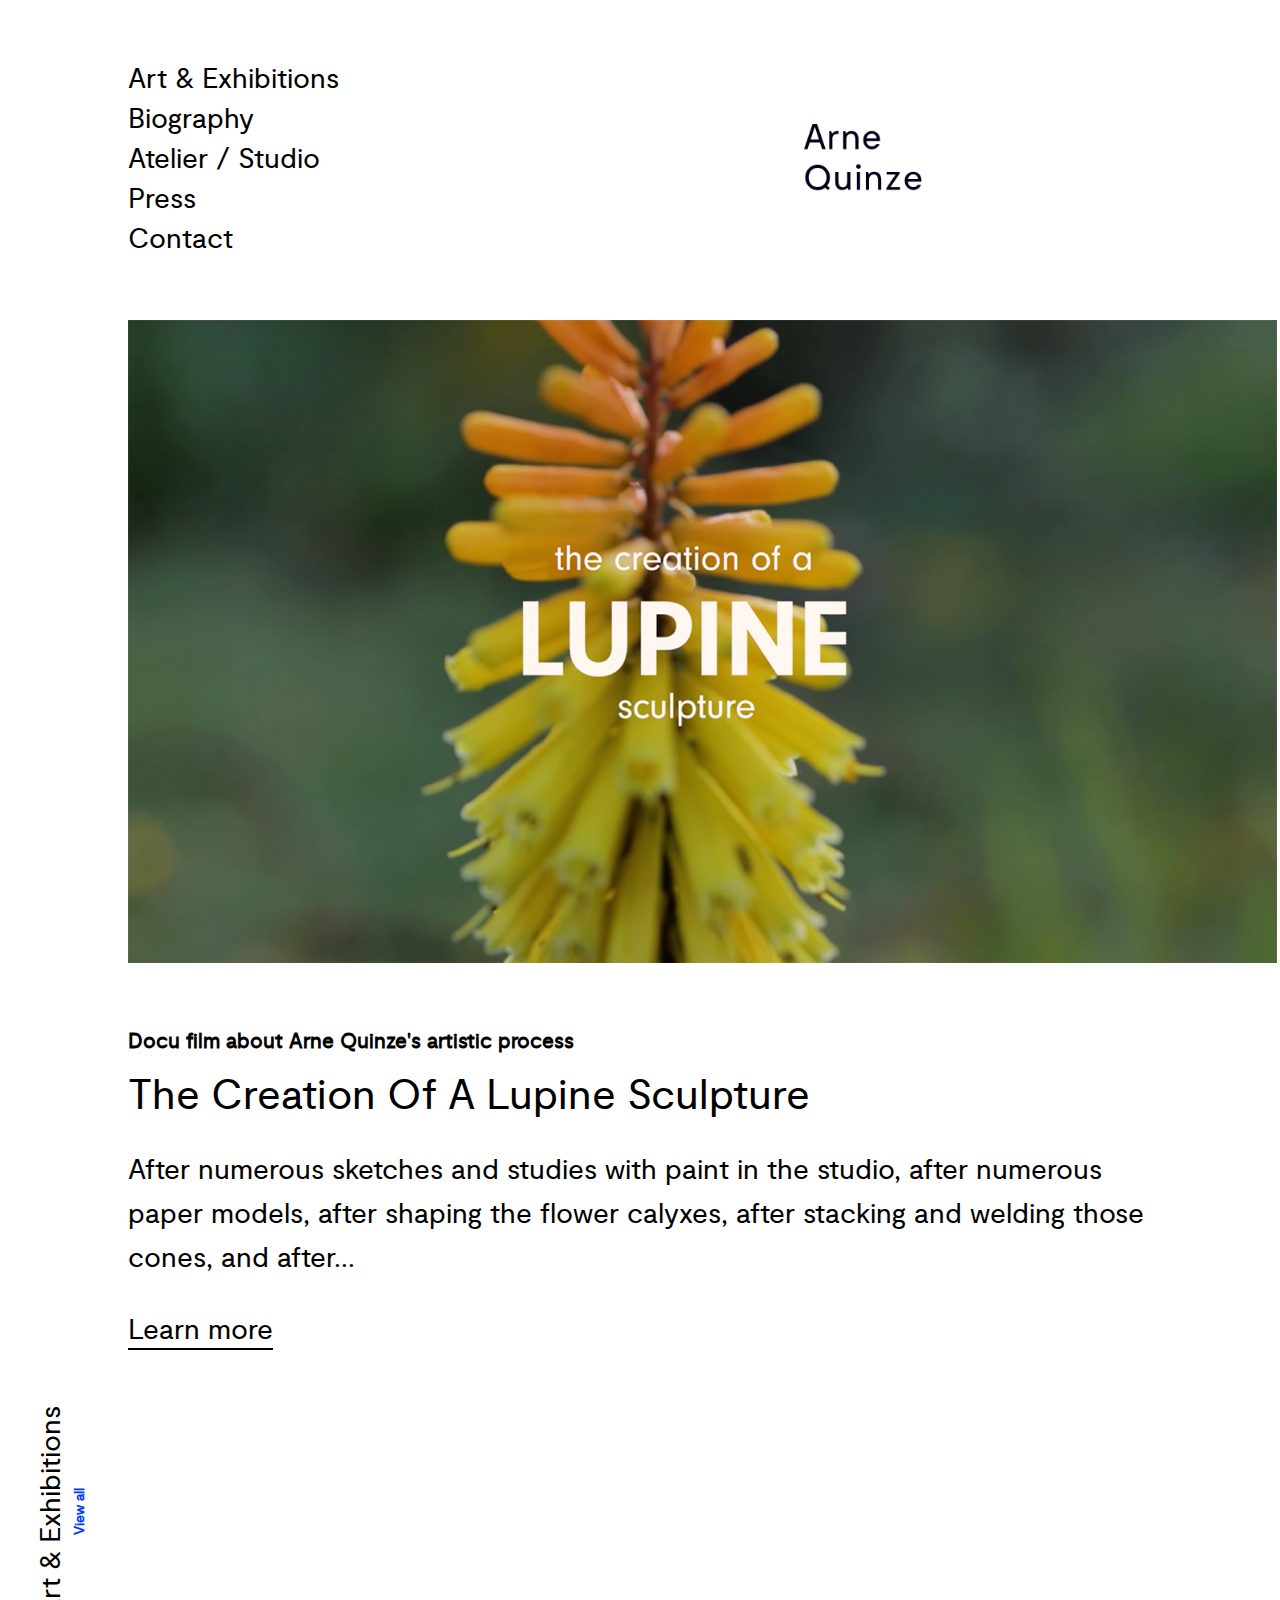
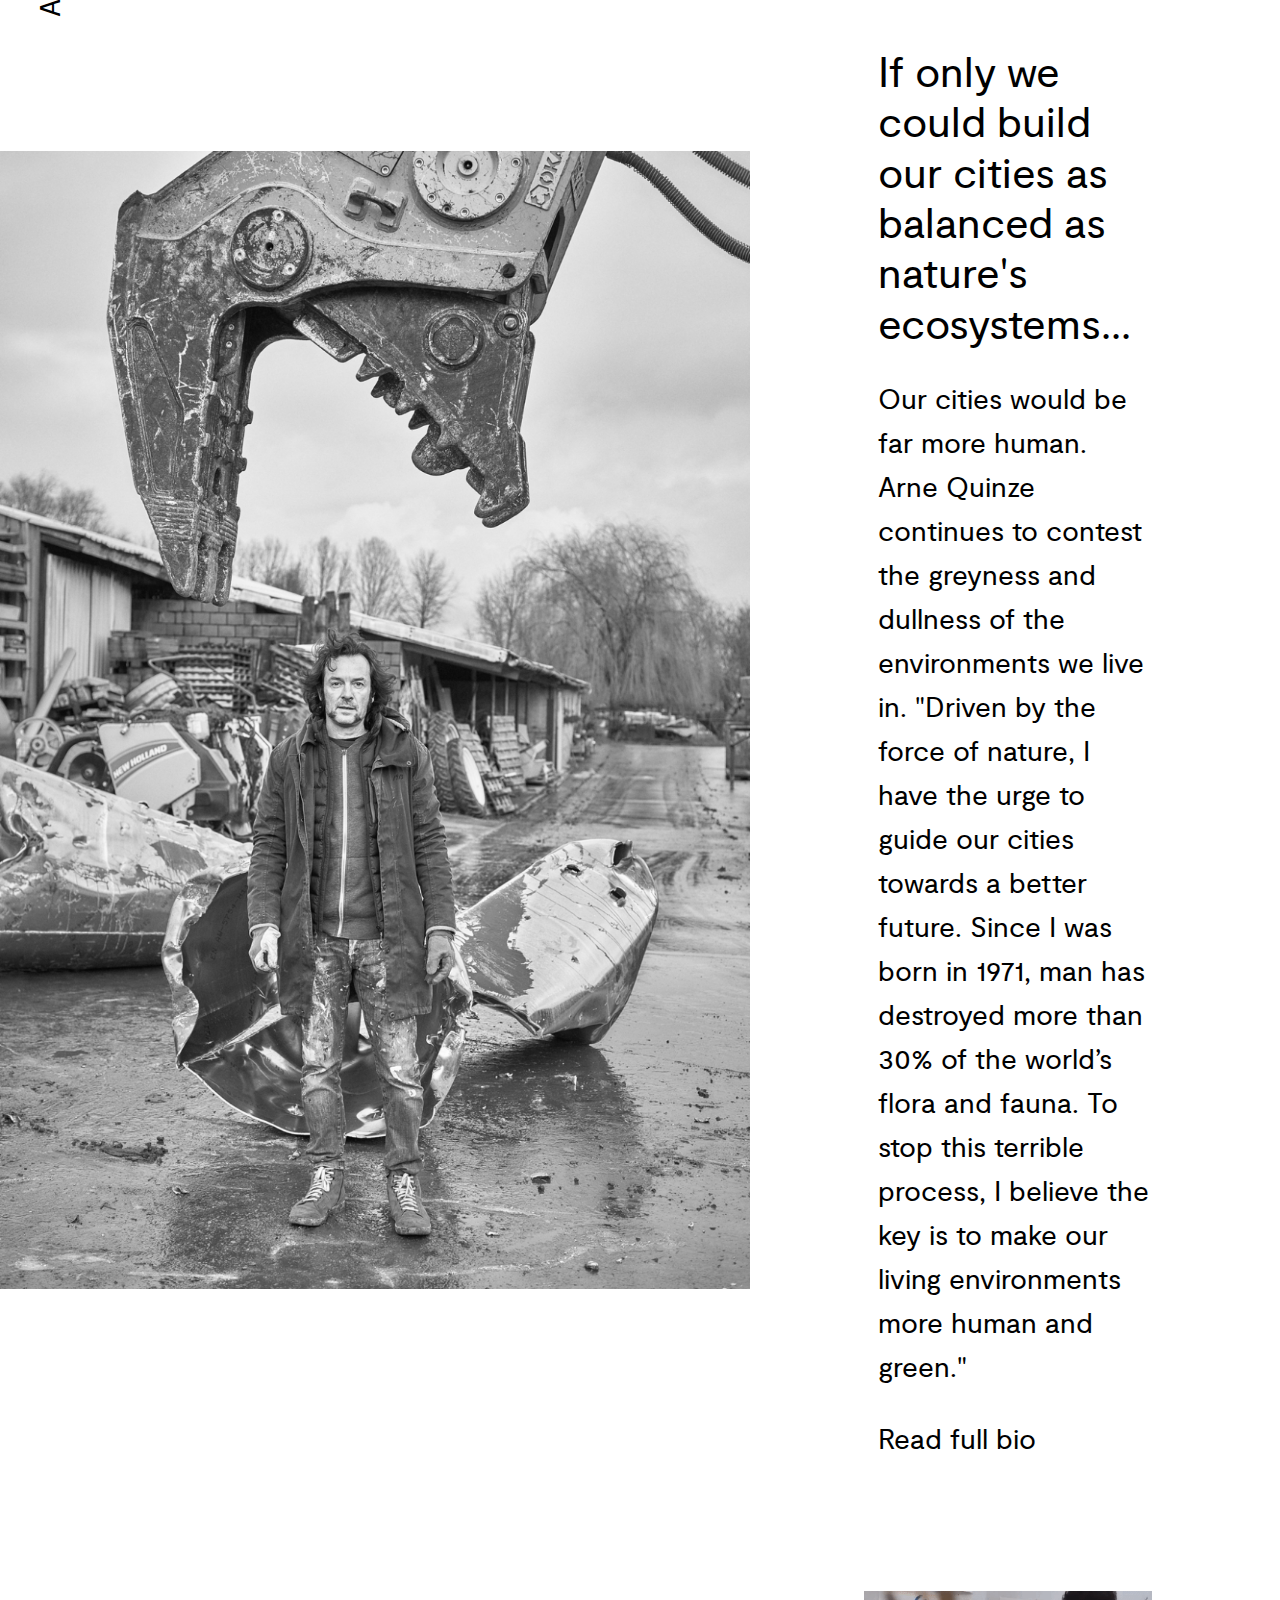
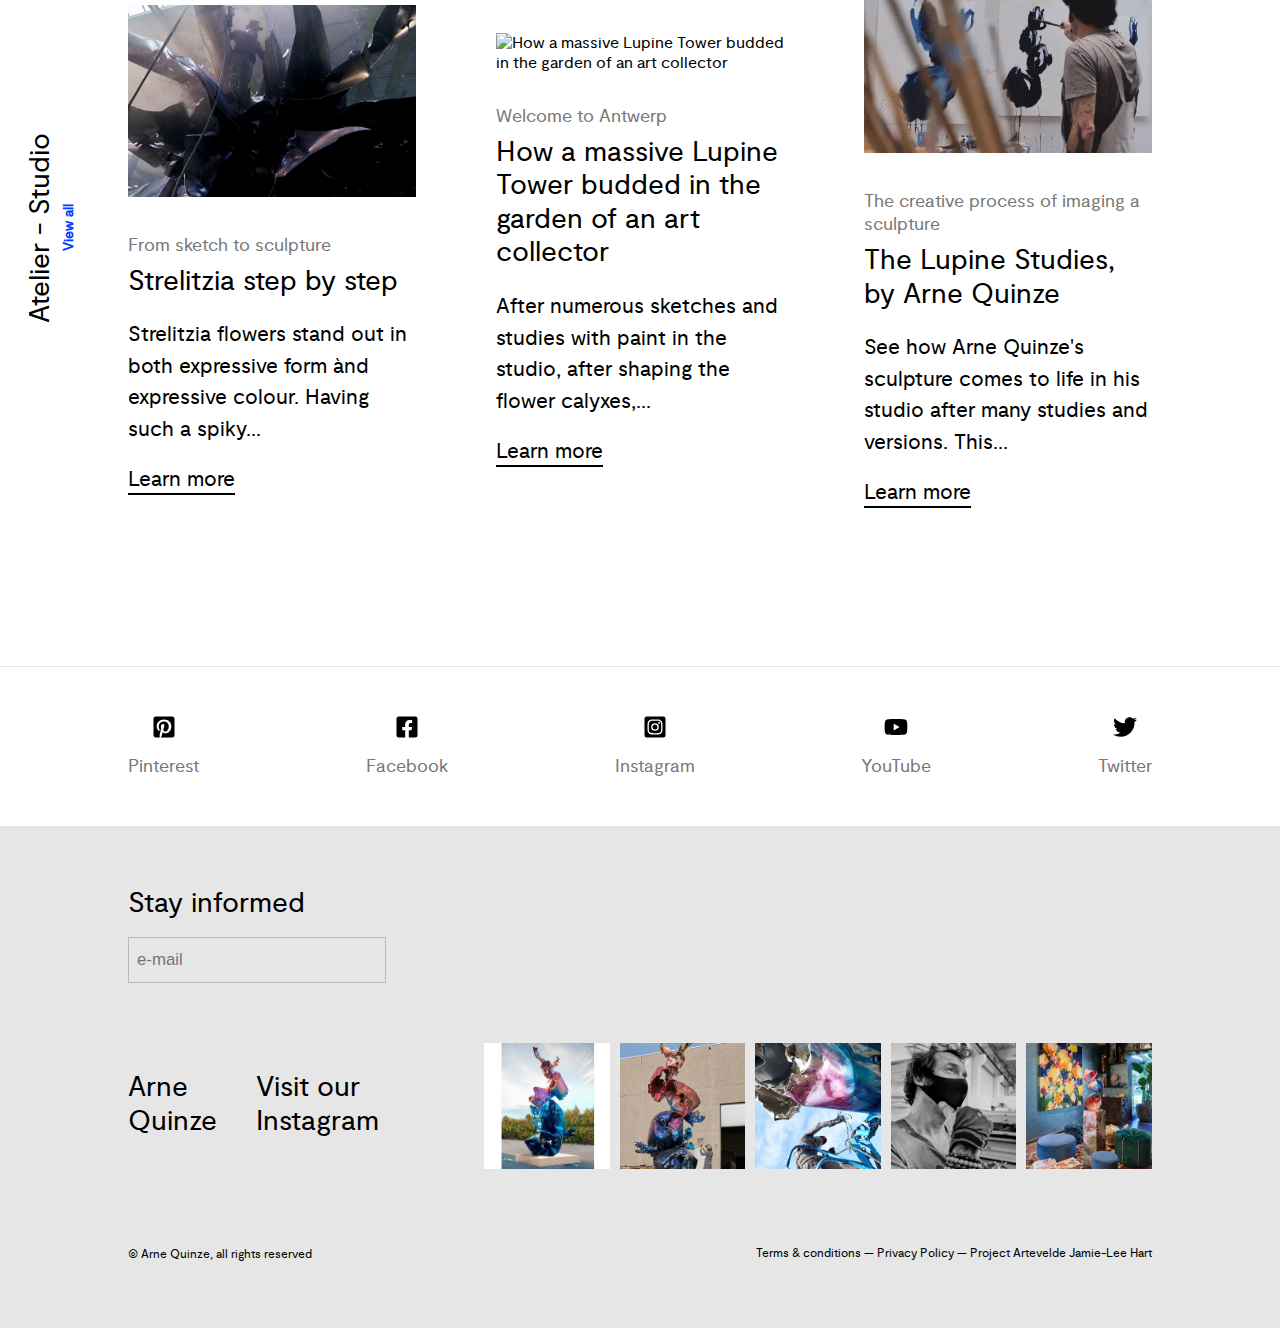
==== index.html @ fe9b0602 "update" ====
<!DOCTYPE html>
<html lang="en">
<head>
    <meta charset="UTF-8">
    <meta name="viewport" content="width=device-width, initial-scale=1.0">
    <title>Arne Quinze</title>

    <link rel="apple-touch-icon" sizes="180x180" href="static/favicon/apple-touch-icon.png">
    <link rel="icon" type="image/png" sizes="32x32" href="static/favicon/favicon-32x32.png">
    <link rel="icon" type="image/png" sizes="16x16" href="static/favicon/favicon-16x16.png">
    <link rel="manifest" href="static/favicon/site.webmanifest">
    <link rel="mask-icon" href="static/favicon/safari-pinned-tab.svg" color="#5bbad5">
    <meta name="msapplication-TileColor" content="#00aba9">
    <meta name="theme-color" content="#ffffff">

    <!--
        Ofwel header en footer in 1 css file samenzetten 
        ofwel css linken in body tag boven component
    -->

    <link rel="stylesheet" href="static/css/fonts.css">
    <link rel="stylesheet" href="static/css/elements.css">
    <link rel="stylesheet" href="static/css/header.css">
    <link rel="stylesheet" href="static/css/homepage_hero.css">
    <link rel="stylesheet" href="static/css/flex-container_homepage.css">
    <link rel="stylesheet" href="static/css/biography_homepage.css">
    <link rel="stylesheet" href="static/css/footer.css">

</head>
<body>
    <header class="header h-layout">
        <ul class="nav">
            <li class="nav__list-item">
                <a href="#" class="nav__list-item__link">Art & Exhibitions</a>
            </li>
            <li class="nav__list-item">
                <a href="biography.html" class="nav__list-item__link">Biography</a>
            </li>
            <li class="nav__list-item">
                <a href="./atelier-studio/index.html" class="nav__list-item__link">Atelier / Studio</a>
            </li>
            <li class="nav__list-item">
                <a href="#" class="nav__list-item__link">Press</a>
            </li>
            <li class="nav__list-item">
                <a href="contact.html" class="nav__list-item__link">Contact</a>
            </li>
        </ul>

        <div class="logo">
            <a href="index.html" class="logo__link">
                <img class="logo__img" src="static/media/logo.png" alt="Arne Quinze">
            </a>
        </div>

    </header>

    <main>
        <section class="hero h-layout">
            <div class="hero__img--container h-layout--right">
                <img class="hero__img" src="static/media/hero_img.png" alt="Lupine sculpture">
            </div>
            
    
            <div class="hero__content">
                <h3>Docu film about Arne Quinze's artistic process</h3>
                <h1>The Creation Of A Lupine Sculpture</h1>
                <p class="hero__content--paragarph">After numerous sketches and studies with paint in the studio, after numerous paper models, after shaping the flower calyxes, after stacking and welding those cones, and after...</p>
                <a class="hero__content--link" href="#">Learn more</a>
            </div>
        </section>
    
        <section class="flex-container__homepage h-layout">
            <div class="flex-container__homepage__title__container">
                <h1 class="flex-container__homepage__title">Art & Exhibitions</h1>
                <a class="flex-container__homepage__link" href="#">View all</a>
            </div>
    
           <ul class="art flex-container__homepage__list">
                 <!--
                <li class="flex-container__homepage__list-item">
                    <img loading="lazy" class="flex-container__homepage__img" src="static/media/tijdelijk.jpg" alt="tijdelijk">
                    <h3>Sculpture - Liezele, Belgium</h3>
                    <h2>Purple Lupine sculpture</h2>
                    <p>This natural garden welcomes a new creature, with the artist's approving gaze. This Sculpture...</p>
                    <a class="flex-container__homepage__list-item__link" href="#">Learn more</a>
                </li>
    
                <li class="flex-container__homepage__list-item">
                    <img loading="lazy" class="flex-container__homepage__img" src="static/media/tijdelijk.jpg" alt="tijdelijk">
                    <h3>Sculpture - Liezele, Belgium</h3>
                    <h2>Purple Lupine sculpture</h2>
                    <p>This natural garden welcomes a new creature, with the artist's approving gaze. This Sculpture...</p>
                    <a class="flex-container__homepage__list-item__link" href="#">Learn more</a>
                </li>
    
                <li class="flex-container__homepage__list-item">
                    <img loading="lazy" class="flex-container__homepage__img" src="static/media/tijdelijk.jpg" alt="tijdelijk">
                    <h3>Sculpture - Liezele, Belgium</h3>
                    <h2>Purple Lupine sculpture</h2>
                    <p>This natural garden welcomes a new creature, with the artist's approving gaze. This Sculpture...</p>
                    <a class="flex-container__homepage__list-item__link" href="#">Learn more</a>
                </li>
                -->
            </ul>
        </section>
    
        <section class="biography">
            <div class="biography__img--container h-layout--left">
                <img loading="lazy" class="biography__img" src="static/media/biography.png" alt="biography">
            </div>
    
            <div class="biography__content h-layout">
                <h1>If only we could build our cities as balanced as nature's ecosystems...</h1>
                <p class="biography__content__text">Our cities would be far more human. Arne Quinze continues to contest the greyness and dullness of the environments we live in. "Driven by the force of nature, I have the urge to guide our cities towards a better future. Since I was born in 1971, man has destroyed more than 30% of the world’s flora and fauna. To stop this terrible process, I believe the key is to make our living environments more human and green."</p>
                <a class="biography__content__link" href="biography.html">Read full bio</a>
            </div>
        </section>
    
        <section class="flex-container__homepage h-layout">
            <div class="flex-container__homepage__title__container">
                <h1 class="flex-container__homepage__title">Atelier - Studio</h1>
                <a class="flex-container__homepage__link" href="#">View all</a>
            </div>
    
            <ul class="atelier__homepage flex-container__homepage__list">
                <!--
                <li class="flex-container__homepage__list-item">
                    <img loading="lazy" class="flex-container__homepage__img" src="static/media/atelier_1.jpg" alt="tijdelijk">
                    <h3>Sculpture - Liezele, Belgium</h3>
                    <h2>Purple Lupine sculpture</h2>
                    <p>This natural garden welcomes a new creature, with the artist's approving gaze. This Sculpture...</p>
                    <a class="flex-container__homepage__list-item__link" href="#">Learn more</a>
                </li>
    
                <li class="flex-container__homepage__list-item">
                    <img loading="lazy" class="flex-container__homepage__img" src="static/media/tijdelijk.jpg" alt="tijdelijk">
                    <h3>Sculpture - Liezele, Belgium</h3>
                    <h2>Purple Lupine sculpture</h2>
                    <p>This natural garden welcomes a new creature, with the artist's approving gaze. This Sculpture...</p>
                    <a class="flex-container__homepage__list-item__link" href="#">Learn more</a>
                </li>
    
                <li class="flex-container__homepage__list-item">
                    <img loading="lazy" class="flex-container__homepage__img" src="static/media/tijdelijk.jpg" alt="tijdelijk">
                    <h3>Sculpture - Liezele, Belgium</h3>
                    <h2>Purple Lupine sculpture</h2>
                    <p>This natural garden welcomes a new creature, with the artist's approving gaze. This Sculpture...</p>
                    <a class="flex-container__homepage__list-item__link" href="#">Learn more</a>
                </li>
                -->
            </ul>
        </section>
    </main>

    <footer class="footer">
        <div class="footer__socials">
            <ul class="footer__socials__list h-layout">
                <li class="footer__socials__list-item">
                    <a href="#" class="footer__socials__list__link">
                        <svg class="footer__socials__list__svg" aria-hidden="true" data-prefix="fab" data-icon="pinterest-square" class="svg-inline--fa fa-pinterest-square fa-w-14" xmlns="http://www.w3.org/2000/svg" viewBox="0 0 448 512"><path fill="currentColor" d="M448 80v352c0 26.5-21.5 48-48 48H154.4c9.8-16.4 22.4-40 27.4-59.3 3-11.5 15.3-58.4 15.3-58.4 8 15.3 31.4 28.2 56.3 28.2 74.1 0 127.4-68.1 127.4-152.7 0-81.1-66.2-141.8-151.4-141.8-106 0-162.2 71.1-162.2 148.6 0 36 19.2 80.8 49.8 95.1 4.7 2.2 7.1 1.2 8.2-3.3.8-3.4 5-20.1 6.8-27.8.6-2.5.3-4.6-1.7-7-10.1-12.3-18.3-34.9-18.3-56 0-54.2 41-106.6 110.9-106.6 60.3 0 102.6 41.1 102.6 99.9 0 66.4-33.5 112.4-77.2 112.4-24.1 0-42.1-19.9-36.4-44.4 6.9-29.2 20.3-60.7 20.3-81.8 0-53-75.5-45.7-75.5 25 0 21.7 7.3 36.5 7.3 36.5-31.4 132.8-36.1 134.5-29.6 192.6l2.2.8H48c-26.5 0-48-21.5-48-48V80c0-26.5 21.5-48 48-48h352c26.5 0 48 21.5 48 48z"/></svg>                    
                        <span>Pinterest</span>
                    </a>
                </li>

                <li class="footer__socials__list-item">
                    <a href="#" class="footer__socials__list__link">
                        <svg class="footer__socials__list__svg" aria-hidden="true" data-prefix="fab" data-icon="facebook-square" class="svg-inline--fa fa-facebook-square fa-w-14" xmlns="http://www.w3.org/2000/svg" viewBox="0 0 448 512"><path fill="currentColor" d="M400 32H48A48 48 0 000 80v352a48 48 0 0048 48h137.25V327.69h-63V256h63v-54.64c0-62.15 37-96.48 93.67-96.48 27.14 0 55.52 4.84 55.52 4.84v61h-31.27c-30.81 0-40.42 19.12-40.42 38.73V256h68.78l-11 71.69h-57.78V480H400a48 48 0 0048-48V80a48 48 0 00-48-48z"/></svg>                    
                        <span>Facebook</span>
                    </a>
                </li>

                <li class="footer__socials__list-item">
                    <a href="#" class="footer__socials__list__link">
                        <svg class="footer__socials__list__svg" aria-hidden="true" data-prefix="fab" data-icon="instagram-square" class="svg-inline--fa fa-instagram-square fa-w-14" xmlns="http://www.w3.org/2000/svg" viewBox="0 0 448 512"><path fill="currentColor" d="M224 202.66A53.34 53.34 0 10277.36 256 53.38 53.38 0 00224 202.66zm124.71-41a54 54 0 00-30.41-30.41c-21-8.29-71-6.43-94.3-6.43s-73.25-1.93-94.31 6.43a54 54 0 00-30.41 30.41c-8.28 21-6.43 71.05-6.43 94.33s-1.85 73.27 6.47 94.34a54 54 0 0030.41 30.41c21 8.29 71 6.43 94.31 6.43s73.24 1.93 94.3-6.43a54 54 0 0030.41-30.41c8.35-21 6.43-71.05 6.43-94.33s1.92-73.26-6.43-94.33zM224 338a82 82 0 1182-82 81.9 81.9 0 01-82 82zm85.38-148.3a19.14 19.14 0 1119.13-19.14 19.1 19.1 0 01-19.09 19.18zM400 32H48A48 48 0 000 80v352a48 48 0 0048 48h352a48 48 0 0048-48V80a48 48 0 00-48-48zm-17.12 290c-1.29 25.63-7.14 48.34-25.85 67s-41.4 24.63-67 25.85c-26.41 1.49-105.59 1.49-132 0-25.63-1.29-48.26-7.15-67-25.85s-24.63-41.42-25.85-67c-1.49-26.42-1.49-105.61 0-132 1.29-25.63 7.07-48.34 25.85-67s41.47-24.56 67-25.78c26.41-1.49 105.59-1.49 132 0 25.63 1.29 48.33 7.15 67 25.85s24.63 41.42 25.85 67.05c1.49 26.32 1.49 105.44 0 131.88z"/></svg>                    
                        <span>Instagram</span>
                    </a>
                </li>

                <li class="footer__socials__list-item">
                    <a href="#" class="footer__socials__list__link">
                        <svg class="footer__socials__list__svg" aria-hidden="true" data-prefix="fab" data-icon="youtube" class="svg-inline--fa fa-youtube fa-w-18" xmlns="http://www.w3.org/2000/svg" viewBox="0 0 576 512"><path fill="currentColor" d="M549.655 124.083c-6.281-23.65-24.787-42.276-48.284-48.597C458.781 64 288 64 288 64S117.22 64 74.629 75.486c-23.497 6.322-42.003 24.947-48.284 48.597-11.412 42.867-11.412 132.305-11.412 132.305s0 89.438 11.412 132.305c6.281 23.65 24.787 41.5 48.284 47.821C117.22 448 288 448 288 448s170.78 0 213.371-11.486c23.497-6.321 42.003-24.171 48.284-47.821 11.412-42.867 11.412-132.305 11.412-132.305s0-89.438-11.412-132.305zm-317.51 213.508V175.185l142.739 81.205-142.739 81.201z"/></svg>                    
                        <span>YouTube</span>
                    </a>
                </li>

                <li class="footer__socials__list-item">
                    <a href="#" class="footer__socials__list__link">
                        <svg class="footer__socials__list__svg" aria-hidden="true" data-prefix="fab" data-icon="twitter" class="svg-inline--fa fa-twitter fa-w-16" xmlns="http://www.w3.org/2000/svg" viewBox="0 0 512 512"><path fill="currentColor" d="M459.37 151.716c.325 4.548.325 9.097.325 13.645 0 138.72-105.583 298.558-298.558 298.558-59.452 0-114.68-17.219-161.137-47.106 8.447.974 16.568 1.299 25.34 1.299 49.055 0 94.213-16.568 130.274-44.832-46.132-.975-84.792-31.188-98.112-72.772 6.498.974 12.995 1.624 19.818 1.624 9.421 0 18.843-1.3 27.614-3.573-48.081-9.747-84.143-51.98-84.143-102.985v-1.299c13.969 7.797 30.214 12.67 47.431 13.319-28.264-18.843-46.781-51.005-46.781-87.391 0-19.492 5.197-37.36 14.294-52.954 51.655 63.675 129.3 105.258 216.365 109.807-1.624-7.797-2.599-15.918-2.599-24.04 0-57.828 46.782-104.934 104.934-104.934 30.213 0 57.502 12.67 76.67 33.137 23.715-4.548 46.456-13.32 66.599-25.34-7.798 24.366-24.366 44.833-46.132 57.827 21.117-2.273 41.584-8.122 60.426-16.243-14.292 20.791-32.161 39.308-52.628 54.253z"/></svg>                    
                        <span>Twitter</span>
                    </a>
                </li>
            </ul>
        </div>

        <div class="footer__container__bottom h-layout">
            <div class="footer__form">
                <form action="" method="get">
                    <label class="footer__form__label" for="email">Stay informed</label>
                    <div class="footer__form__flex">
                        <input class="footer__form__input" name="email" type="email" placeholder="e-mail" required pattern="/^[a-zA-Z0-9.!#$%&'*+/=?^_`{|}~-]+@[a-zA-Z0-9-]+(?:\.[a-zA-Z0-9-]+)*$/">
                        <button class="footer__form__button">Subscribe</button>
                    </div>
                    
                </form>      
            </div>

            <div class="footer__instagram">
                <div class="footer__instagram__title">
                    <h2 class="footer__instagram__link__text">Arne Quinze</h2>
                    <a class="footer__instagram__link__text" href="https://www.instagram.com/arnequinze/">Visit our Instagram</a>
                </div>
                <div class="footer__instagram__pics">
                    <ul class="footer__instagram__pics__list">
                        <li class="footer__instagram__pics__list-item">
                            <a target="_blank" href="https://www.instagram.com/p/CFcoMeWnjPU/" class="footer__instagram__link__pics__link">
                                <img loading="lazy" class="footer__instagram__link__pics__link-img" src="static/media/footer_instagram_1.jpg" alt="arne quinze instagram">
                            </a>
                        </li>

                        <li class="footer__instagram__pics__list-item">
                            <a target="_blank" href="https://www.instagram.com/p/CFcB1tzHKXS/" class="footer__instagram__link__pics__link">
                                <img loading="lazy" class="footer__instagram__link__pics__link-img" src="static/media/footer_instagram_2.jpg" alt="arne quinze instagram">
                            </a>
                        </li>

                        <li class="footer__instagram__pics__list-item">
                            <a target="_blank" href="https://www.instagram.com/p/CFaSKHQBBou/" class="footer__instagram__link__pics__link">
                                <img loading="lazy" class="footer__instagram__link__pics__link-img" src="static/media/footer_instagram_3.jpg" alt="arne quinze instagram">
                            </a>
                        </li>

                        <li class="footer__instagram__pics__list-item">
                            <a target="_blank" href="https://www.instagram.com/p/CFUzkLKHKHb/" class="footer__instagram__link__pics__link">
                                <img loading="lazy" class="footer__instagram__link__pics__link-img" src="static/media/footer_instagram_4.jpg" alt="arne quinze instagram">
                            </a>
                        </li>

                        <li class="footer__instagram__pics__list-item">
                            <a target="_blank" href="https://www.instagram.com/p/CFSJvo_nTa-/" class="footer__instagram__link__pics__link">
                                <img loading="lazy" class="footer__instagram__link__pics__link-img" src="static/media/footer_instagram_5.jpg" alt="arne quinze instagram">
                            </a>
                        </li>
                    </ul>
                </div>
            </div>

            <div class="footer__bottom__rights-reserved">
                <p class="footer__bottom__rights_reserved--text">© Arne Quinze, all rights reserved</p>
                <div class="footer__bottom__rights_reserved--links">
                    <a href="https://www.arnequinze.com/terms-and-conditions">Terms & conditions</a>
                    <a href="https://www.arnequinze.com/privacy-policy">Privacy Policy</a>
                    <a href="#">Project Artevelde Jamie-Lee Hart</a>
                </div>
            </div>
        </div>

    </footer>


    <script src="static/js/service.js"></script>
    <script src="static/js/footer_email_btn.js"></script>
    <script src="static/js/main.js"></script>
</body>
</html>
---- static/css/fonts.css ----
@font-face {
  font-family: 'moderat';
  src: url('../fonts/moderat-light-webfont.woff2') format('woff2'),
       url('../fonts/moderat-light-webfont.woff') format('woff');
  font-weight: lighter;
  font-style: normal;
}

@font-face {
  font-family: 'moderat';
  src: url('../fonts/moderat-regular-webfont.woff2') format('woff2'),
       url('../fonts/moderat-regular-webfont.woff') format('woff');
  font-weight: normal;
  font-style: normal;
}
---- static/css/elements.css ----
body { 
  margin: 0;
  padding: 0;
  box-sizing: border-box;
  font-family: 'moderat';
}

h1 {
  line-height: 1.2;
  font-size: 2.1rem;
  font-weight: normal;
  margin: 0;
  margin-top: 0.5rem;
}

@media (min-width: 64rem) {
  h1 {
    font-size: 2.625rem;
  }
}

h2 {
  font-size: 1.75rem;
  font-weight: normal;
  line-height: 1.2;
  margin: 0;
  margin-top: 0.5rem;
}

h3 {
  font-size: 1.3125rem;
  margin: 0;
  margin-bottom: 1rem;
}

p {
  line-height: 1.5;
  font-size: 1.3125rem;
  font-weight: normal;
}

span {
  font-size: 1.125rem;
  font-weight: normal;
  margin: 0;
  color: #787878;
}

ul {
  padding: 0;
  margin: 0;
}

li {
  list-style: none;
}

a {
  text-decoration: none;
  color: black;
}

footer {
  margin-top: 10rem;
}

.h-layout {
  padding: 0 5%;
}

@media (min-width: 48rem) {
  .h-layout {
    padding: 0 6%; 
  } 
}

@media (min-width: 64rem) {
  .h-layout {
    padding: 0 10%;
  }
}

@media (min-width: 90rem) {
  .h-layout {
    padding: 0 13.7%;
  }
}

.h-layout--right {
  width: calc(100% + 4.8vw);
}

@media (min-width: 48rem) {
  .h-layout--right {
    width: calc(100% + 5.9vw);
  }
}

@media (min-width: 64rem) {
  .h-layout--right {
    width: calc(100% + 9.8vw);
  }
}

@media (min-width: 90rem) {
  .h-layout--right {
    width: calc(100% + 13.5vw);
  }
}

.h-layout--left {
  width: calc(100% - 4.8vw);
}

@media (min-width: 48rem) {
  .h-layout--left {
    width: calc(100% - 5.9vw);
  }
}

@media (min-width: 64rem) {
  .h-layout--left {
    width: calc(100% - 9.8vw);
  }
}

@media (min-width: 90rem) {
  .h-layout--left {
    width: calc(100% - 13.5vw);
  }
}
---- static/css/header.css ----
.header {
  display: flex;
  align-items: center;
  justify-content: space-between;
  margin-top: 2rem;
  margin-bottom: 2rem;
}

@media (min-width: 48rem) {
  .header {
    margin-top: 3.75rem;
    margin-bottom: 3.75rem;
  }
}

.nav__list-item__link {
  font-size: 1.3125rem;
  line-height: 1.75rem;
}

@media (min-width: 48rem) {
  .nav__list-item__link {
    font-size: 1.75rem;
    line-height: 2.5rem;
  }
}

.nav__list-item__link:hover {
  color: #003cff;
}

.nav__list-item__link--active {
  color: #003cff;
  text-decoration: underline;
}

@media (min-width: 48rem) {
  .logo {
    padding-right: 22.5%;
  }
}

.logo__img {
  width: 4.2875rem;
}

@media (min-width: 48rem) {
  .logo__img {
    width: 7.35rem;
    
  }
}
---- static/css/homepage_hero.css ----
.hero__img {
  width: 100%;
}

.hero__img--container {
  margin-bottom: 3.75rem;
}

.hero__content--paragarph {
  font-size: 1.05rem;
  line-height: 1.65rem;
}

@media (min-width: 64rem) {
  .hero__content--paragarph {
    font-size: 1.75rem;
    line-height: 2.75rem;
  }
}

.hero__content--link {
  border-bottom: 2px solid black;
  font-weight: normal;
  transition: all 0.2s ease;
}

@media (min-width: 64rem) {
  .hero__content--link {
    font-size: 1.75rem;
    line-height: 2.75rem;
  }
}

.hero__content--link:hover {
  color: #003cff;
  border-bottom: 2px solid #003cff;
}
---- static/css/flex-container_homepage.css ----
.flex-container__homepage {
  margin-top: 8rem;
}

@media (min-width: 64rem) {
  .flex-container__homepage {
    position: relative;
  }
}

.flex-container__homepage__title__container {
  margin-bottom: 2.5rem;
}

@media (min-width: 64rem) {
  .flex-container__homepage__title__container {
    position: absolute;
    top: 40%;
    left: -3rem;
    transform: rotate(270deg);
    text-align: center;
  }
}

.flex-container__homepage__title {
  font-size: 1.75rem;
}

.flex-container__homepage__link {
  color: #003cff;
  font-size: 0.9rem;
  font-weight: bold;
  transition: all 0.2s ease;
}

.flex-container__homepage__link:hover {
  border-bottom: 1px solid #003cff;
}

@media (min-width: 48rem) {
  .flex-container__homepage__list {
    display: flex;
    justify-content: space-between;
    align-items: center;
    margin: 0 -1rem;
    flex-wrap: wrap;
  } 
}

.flex-container__homepage__list-item {
  margin-bottom: 4rem;
}

@media (min-width: 48rem) {
  .flex-container__homepage__list-item {
   max-width: calc(100% - 2rem);
   width: 10rem;
   margin: 0 1rem;
   flex-grow: 1;
  }

  .flex-container__homepage__list-item:nth-child(2) {
    margin: 0 4rem;
   }
}

.flex-container__homepage__img {
  width: 100%;
  margin-bottom: 2rem;
}

.flex-container__homepage__list-item--atelier {
  margin-bottom: 4rem;
}

@media (min-width: 48rem) {
  .flex-container__homepage__list-item--atelier {
    width: 25%;
  }

  .flex-container__homepage__list-item--atelier:nth-child(3n+2) {
    margin: 4rem;
    margin-bottom: 4rem;
   }
}

.flex-container__homepage__list-item__link {
  border-bottom: 2px solid black;
  font-weight: normal;
  font-size: 1.3125rem;
}

.flex-container__homepage__list-item__link:hover {
  color: #003cff;
  border-bottom: 2px solid #003cff;
}
---- static/css/biography_homepage.css ----
.biography {
  margin-top: 10rem;
}

@media (min-width: 48rem) {
  .biography {
    display: flex;
    justify-content: space-between;
    align-items: center;
  }
}

.biography__img--container {
  margin-bottom: 3.75rem;
}

.biography__img {
  width: 100%;
  max-width: 62.5rem;
}

@media (min-width: 48rem) {
  .biography__content {
   width: 33%;
  }
}

.biography__content__text {
  font-size: 1.05rem;
  line-height: 1.65rem;
}

@media (min-width: 64rem) {
  .biography__content__text {
    font-size: 1.75rem;
    line-height: 2.75rem;
  }
}

.biography__content__link {
  font-size: 1.05rem;
  transition: all 0.2s ease;
}

@media (min-width: 64rem) {
  .biography__content__link {
    font-size: 1.75rem;
    line-height: 2.75rem;
  }
}

.biography__content__link:hover {
  color: #003cff;
  border-bottom: 2px solid #003cff;
}
---- static/css/footer.css ----
.footer__socials {
  border-top: 1px solid #e6e6e6;
  padding: 1.5rem 0;
}

@media (min-width: 48rem) {
  .footer__socials {
    border-top: 1px solid #e6e6e6;
    padding: 3rem 0;
  }
}

.footer__socials__list {
  display: flex;
  justify-content: space-between;
  flex-wrap: wrap;
}

.footer__socials__list-item {
  width: 50%;
}

@media (min-width: 48rem) {
  .footer__socials__list-item {
    width: auto;
  }
}

.footer__socials__list__link {
  display: flex;
  flex-direction: column;
  align-items: center;
  margin-bottom: 1rem;
  font-size: 0.875rem;
  transition: all 0.2s ease;
}

@media (min-width: 48rem) {
  .footer__socials__list__link {
    margin-bottom: 0rem;
  }
}

.footer__socials__list__link:hover {
  color: #003cff;
}

.footer__socials__list__svg {
  width: 1.5rem;
  height: 1.5rem;
  margin-bottom: 1rem;
}

.footer__container__bottom {
  background-color: #e6e6e6;
}

.footer__form {
  padding: 3.75rem 0;
}

.footer__form__label {
  display: block;
  font-size: 1.75rem;
}

.footer__form__flex {
  display: flex;
  align-items: center;
  border: 1px solid rgb(0,0,0,0.2);
  margin-top: 1rem;
  justify-content: space-between;
}

@media (min-width: 48rem) {
  .footer__form__flex {
    max-width: 25%;
  }
}

.footer__form__button {
  border: none;
  background-color: #003cff00;
  color: #003cff00;
  font-weight: bold;
  font-size: 0.9rem;
  margin: 0;
  margin-right: 0.5rem;
  padding: 0;
  cursor: pointer;
  transition: all 0.5s ease-in;
}

.footer__form__button--active {
  color: #003cff;
}

.footer__form__input {
  background-color: transparent;
  border: 0px solid rgb(0,0,0,0.2);
  color: rgb(0,0,0,0.2);
  width: calc(100% - 1rem);
  padding: 0.75rem 0.5rem;
  font-size: 1.05rem;
}

.footer__form__input:focus {
  outline: none;
}

@media (min-width: 48rem) {
  .footer__instagram {
    display: flex;
    align-items: center;
    justify-content: space-between;
  }
}

.footer__instagram__title {
  display: flex;
  align-items: center;
  justify-content: space-between;
  margin-bottom: 1.5rem;
}

@media (min-width: 48rem) {
  .footer__instagram__title {
    width: 100%;
  }
}

.footer__instagram__link__text {
  font-size: 1.75rem;
  line-height: 1.2;
  margin: 0;
  margin-top: 0.5rem;
  width: 8rem;
  transition: all 0.2s ease;
}

.footer__instagram__link__text:hover {
  color: #003cff;
}

@media (min-width: 48rem) {
  .footer__instagram__pics {
   margin-left: 6.25rem;
  }
}

.footer__instagram__pics__list {
  display: flex;
  flex-wrap: wrap;
  justify-content: space-between;
}

.footer__instagram__pics__list-item {
  width: calc(50% - 0.5rem);
  margin-bottom: 0.5em;
}

@media (min-width: 48rem) {
  .footer__instagram__pics__list-item {
    width: calc(20% - 0.5rem);
  }
}

.footer__instagram__link__pics__link-img {
  width: 100%;
}

.footer__bottom__rights-reserved {
  padding: 4rem 0;
}

@media (min-width: 48rem) {
  .footer__bottom__rights-reserved {
    display: flex;
    justify-content: space-between;
  }
}

.footer__bottom__rights_reserved--text,
.footer__bottom__rights_reserved--links {
  font-size: 0.75rem;
  margin: 0;
}

.footer__bottom__rights_reserved--links a {
  transition: all 0.2s ease;
} 

.footer__bottom__rights_reserved--links a:hover {
  color: #003cff;
  border-bottom: 1px solid #003cff;
}

.footer__bottom__rights_reserved--links a::after {
  content: ' —';
  border-bottom: 2px solid #e6e6e6;
}

.footer__bottom__rights_reserved--links a:last-child::after {
  content: '';
}
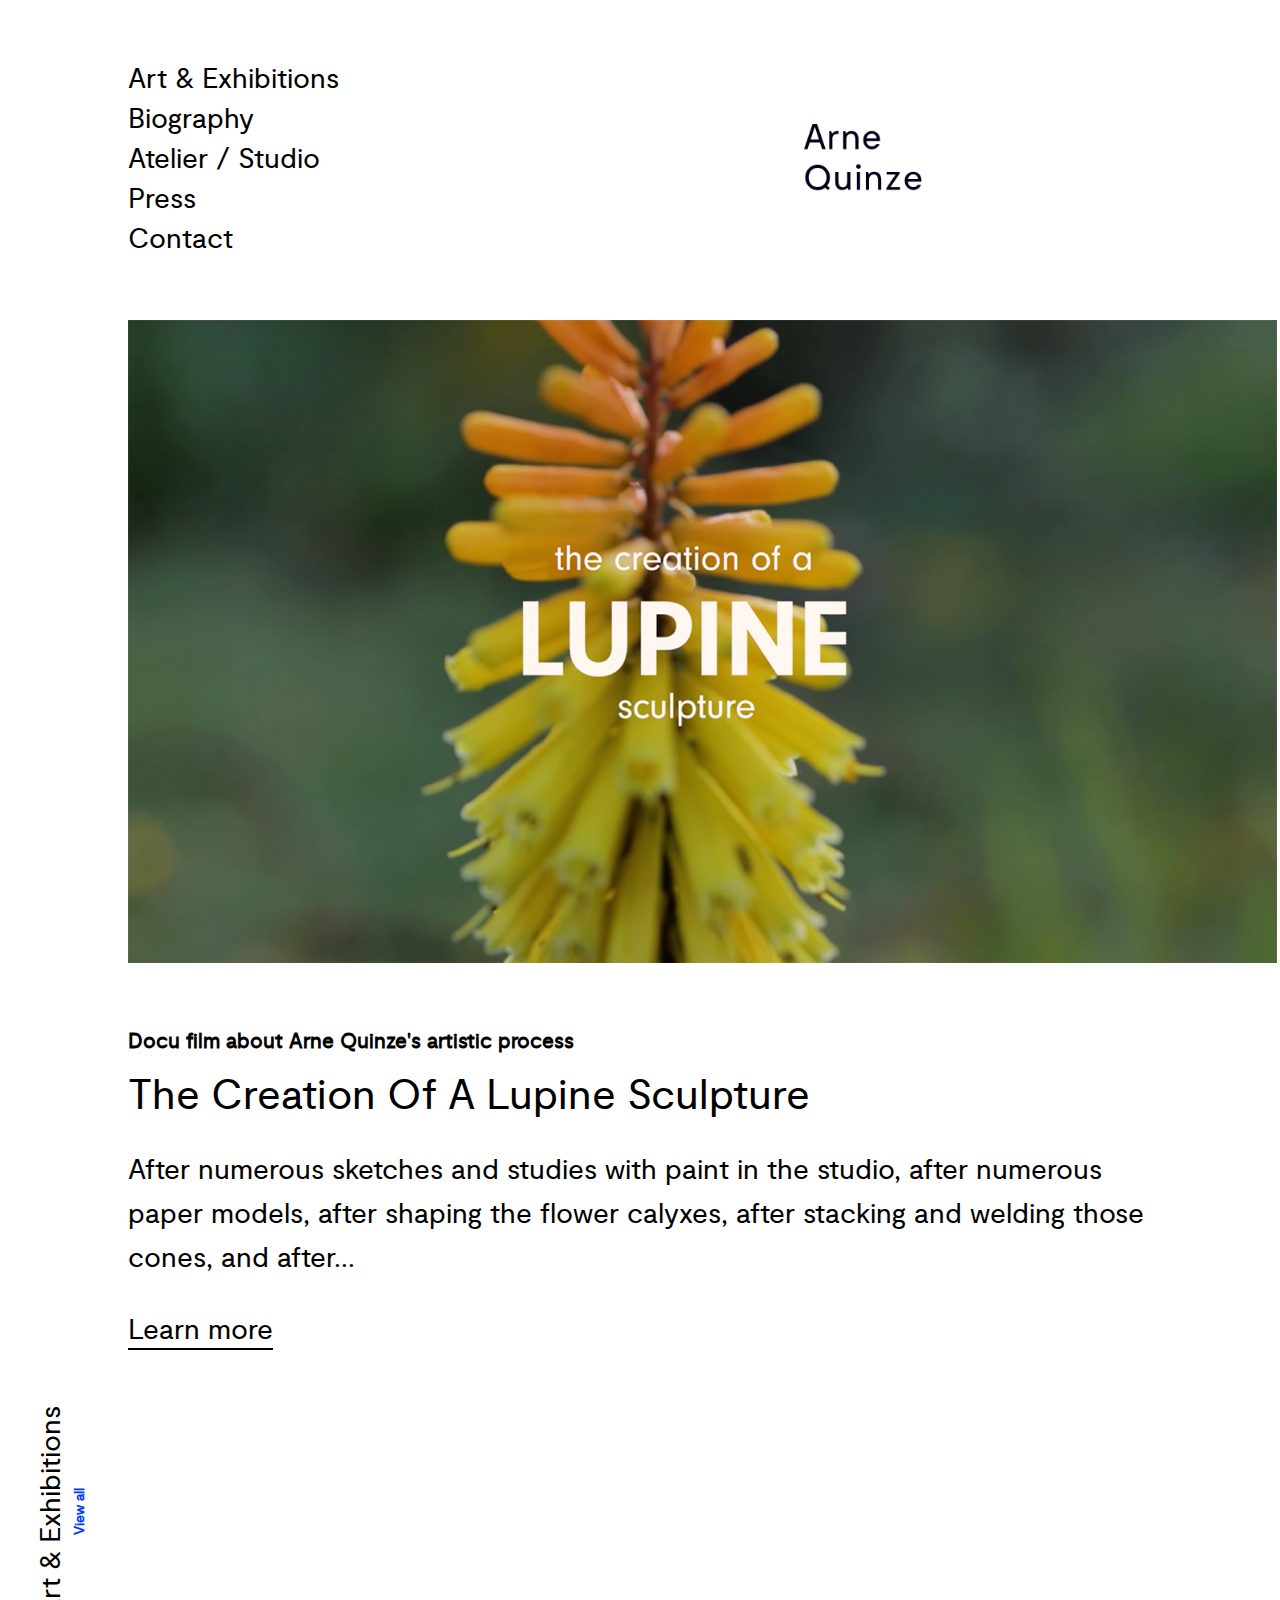
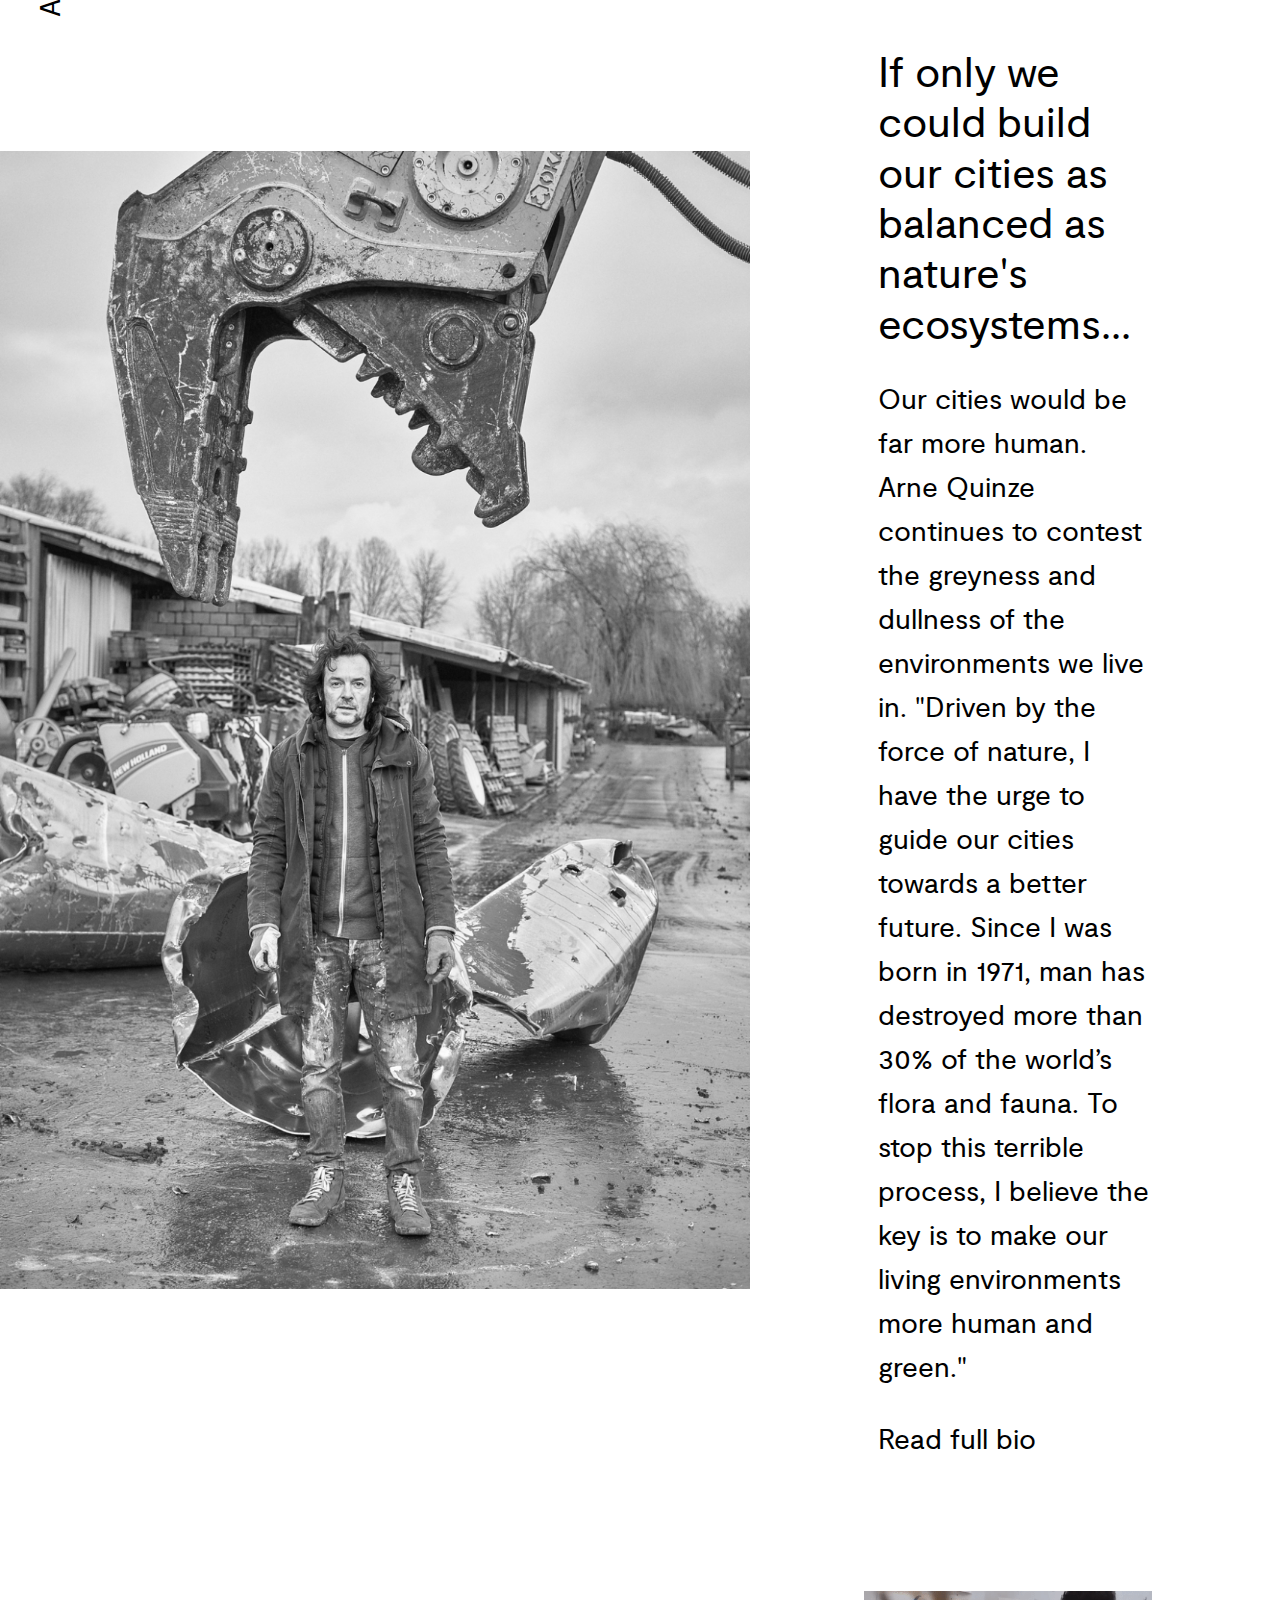
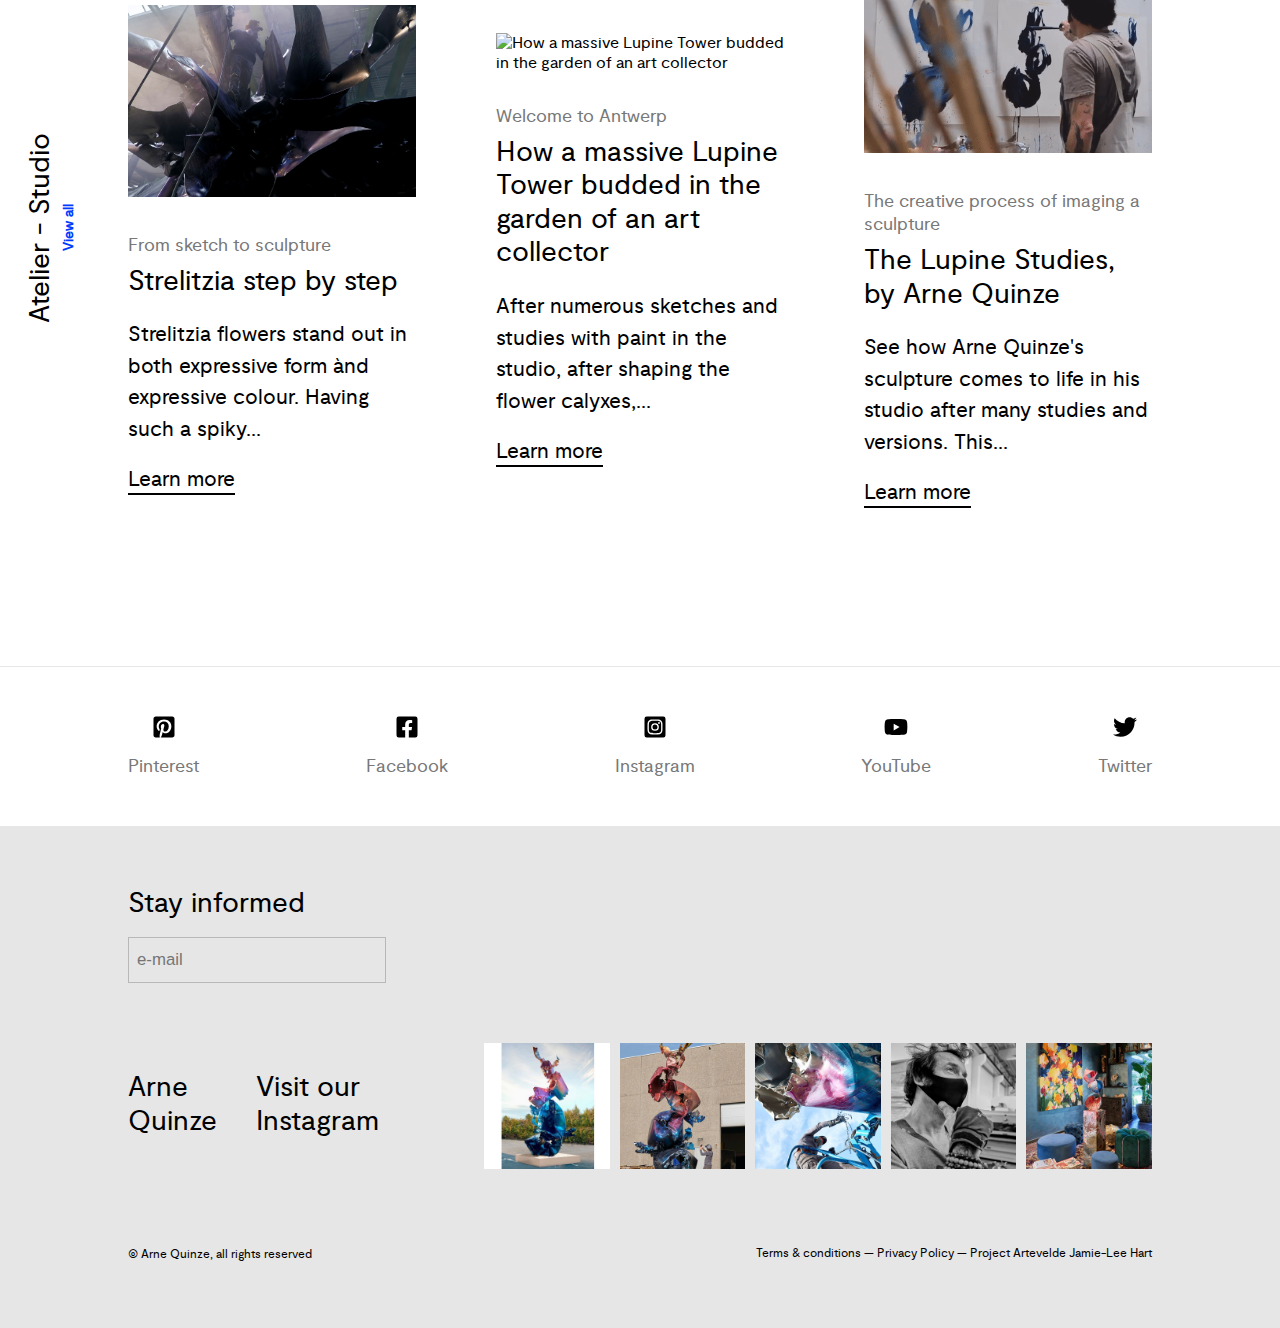
==== commit 14b2398f: "update" ====
--- a/index.html
+++ b/index.html
@@ -31,7 +31,7 @@
     <header class="header h-layout">
         <ul class="nav">
             <li class="nav__list-item">
-                <a href="#" class="nav__list-item__link">Art & Exhibitions</a>
+                <a href="art-and-exhibitions/index.html" class="nav__list-item__link">Art & Exhibitions</a>
             </li>
             <li class="nav__list-item">
                 <a href="biography.html" class="nav__list-item__link">Biography</a>
--- a/static/css/flex-container_homepage.css
+++ b/static/css/flex-container_homepage.css
@@ -10,6 +10,11 @@
 
 .flex-container__homepage__title__container {
   margin-bottom: 2.5rem;
+}
+
+.flex-container__homepage__title--detail-atelier {
+  margin-bottom: 3rem;
+  text-align: center;
 }
 
 @media (min-width: 64rem) {
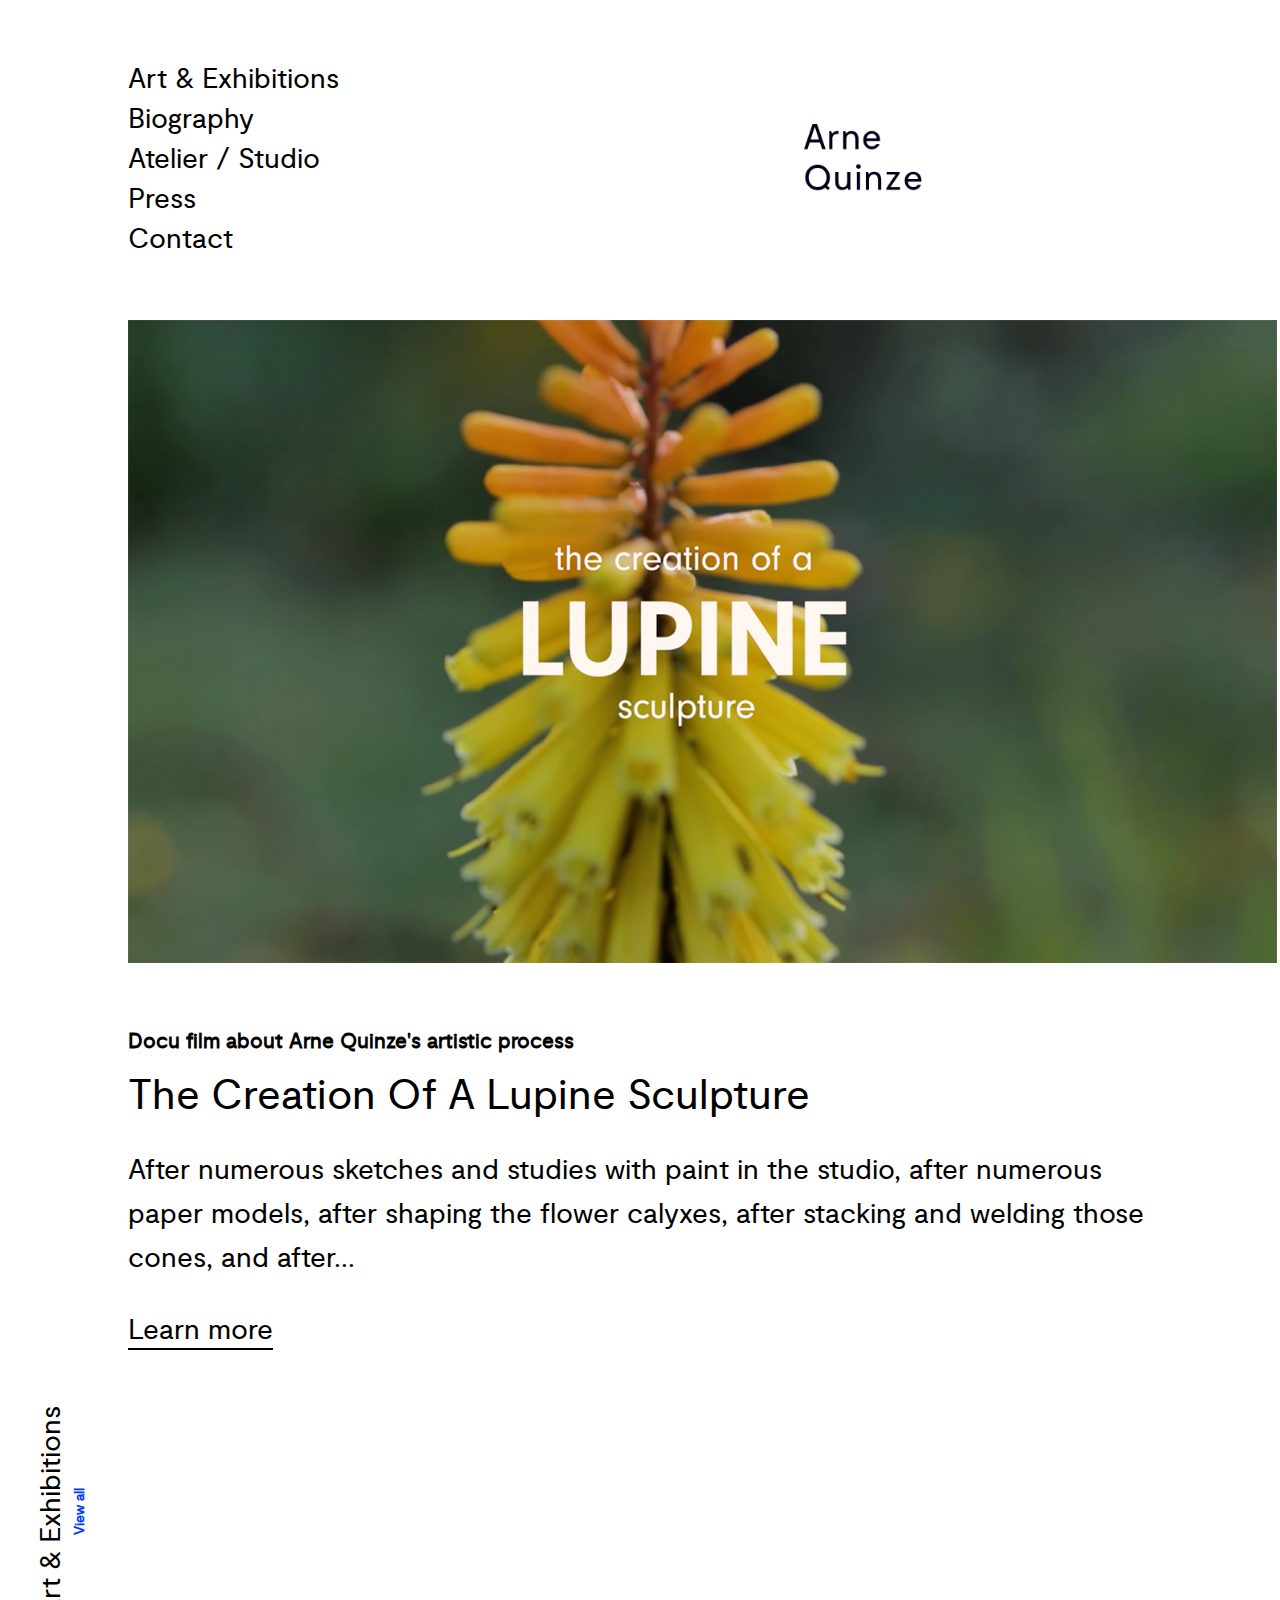
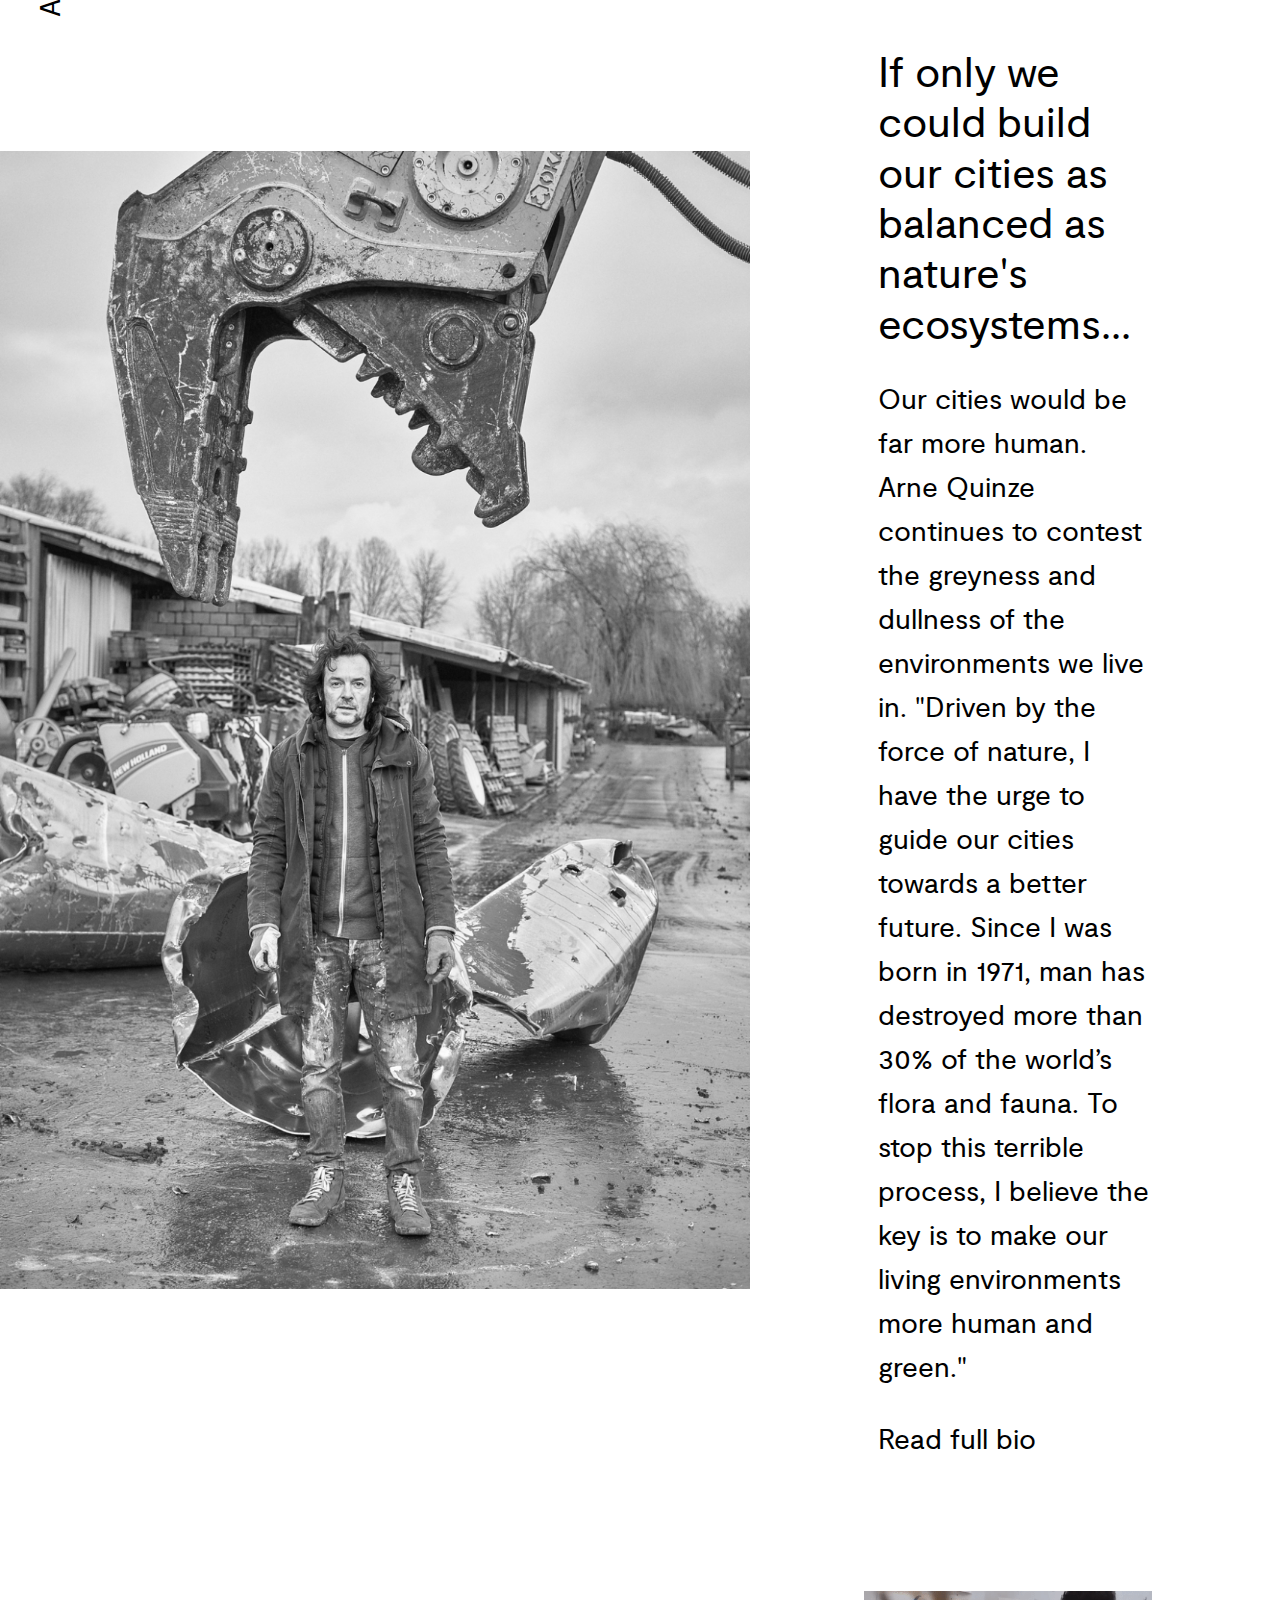
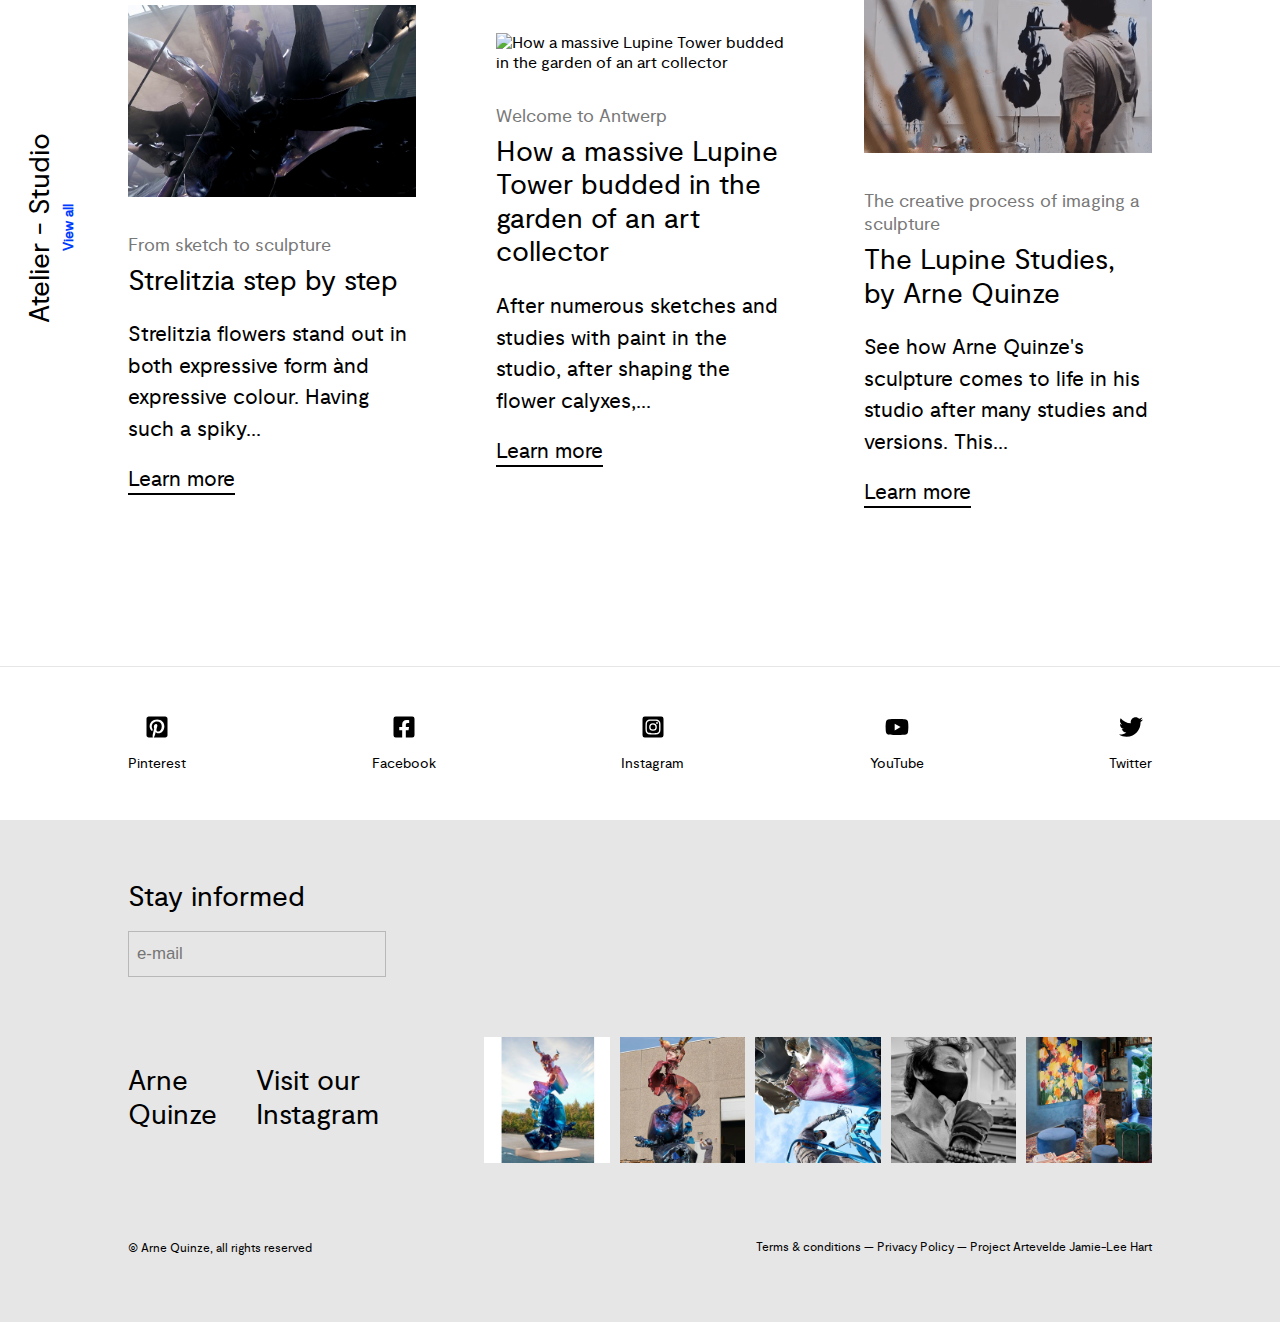
==== commit a548e686: "update" ====
--- a/index.html
+++ b/index.html
@@ -259,7 +259,6 @@
 
 
     <script src="static/js/service.js"></script>
-    <script src="static/js/footer_email_btn.js"></script>
     <script src="static/js/main.js"></script>
 </body>
 </html>--- a/static/css/footer.css
+++ b/static/css/footer.css
@@ -31,8 +31,13 @@
   flex-direction: column;
   align-items: center;
   margin-bottom: 1rem;
+  transition: all 0.2s ease;
+}
+
+.footer__socials__list__link span {
+  color: black;
+  transition: all 0.2s ease;
   font-size: 0.875rem;
-  transition: all 0.2s ease;
 }
 
 @media (min-width: 48rem) {
@@ -41,7 +46,8 @@
   }
 }
 
-.footer__socials__list__link:hover {
+.footer__socials__list__link:hover,
+.footer__socials__list__link:hover span {
   color: #003cff;
 }
 
@@ -76,23 +82,6 @@
   .footer__form__flex {
     max-width: 25%;
   }
-}
-
-.footer__form__button {
-  border: none;
-  background-color: #003cff00;
-  color: #003cff00;
-  font-weight: bold;
-  font-size: 0.9rem;
-  margin: 0;
-  margin-right: 0.5rem;
-  padding: 0;
-  cursor: pointer;
-  transition: all 0.5s ease-in;
-}
-
-.footer__form__button--active {
-  color: #003cff;
 }
 
 .footer__form__input {
@@ -108,6 +97,24 @@
   outline: none;
 }
 
+.footer__form__button {
+  border: none;
+  background-color: #003cff00;
+  color: #003cff;
+  font-weight: bold;
+  font-size: 0.9rem;
+  margin: 0;
+  margin-right: 0.5rem;
+  padding: 0;
+  cursor: pointer;
+  opacity: 0;
+  transition: all 0.4s ease-in-out;
+}
+
+.footer__form__input:focus ~ .footer__form__button{
+  opacity: 1;
+}
+
 @media (min-width: 48rem) {
   .footer__instagram {
     display: flex;
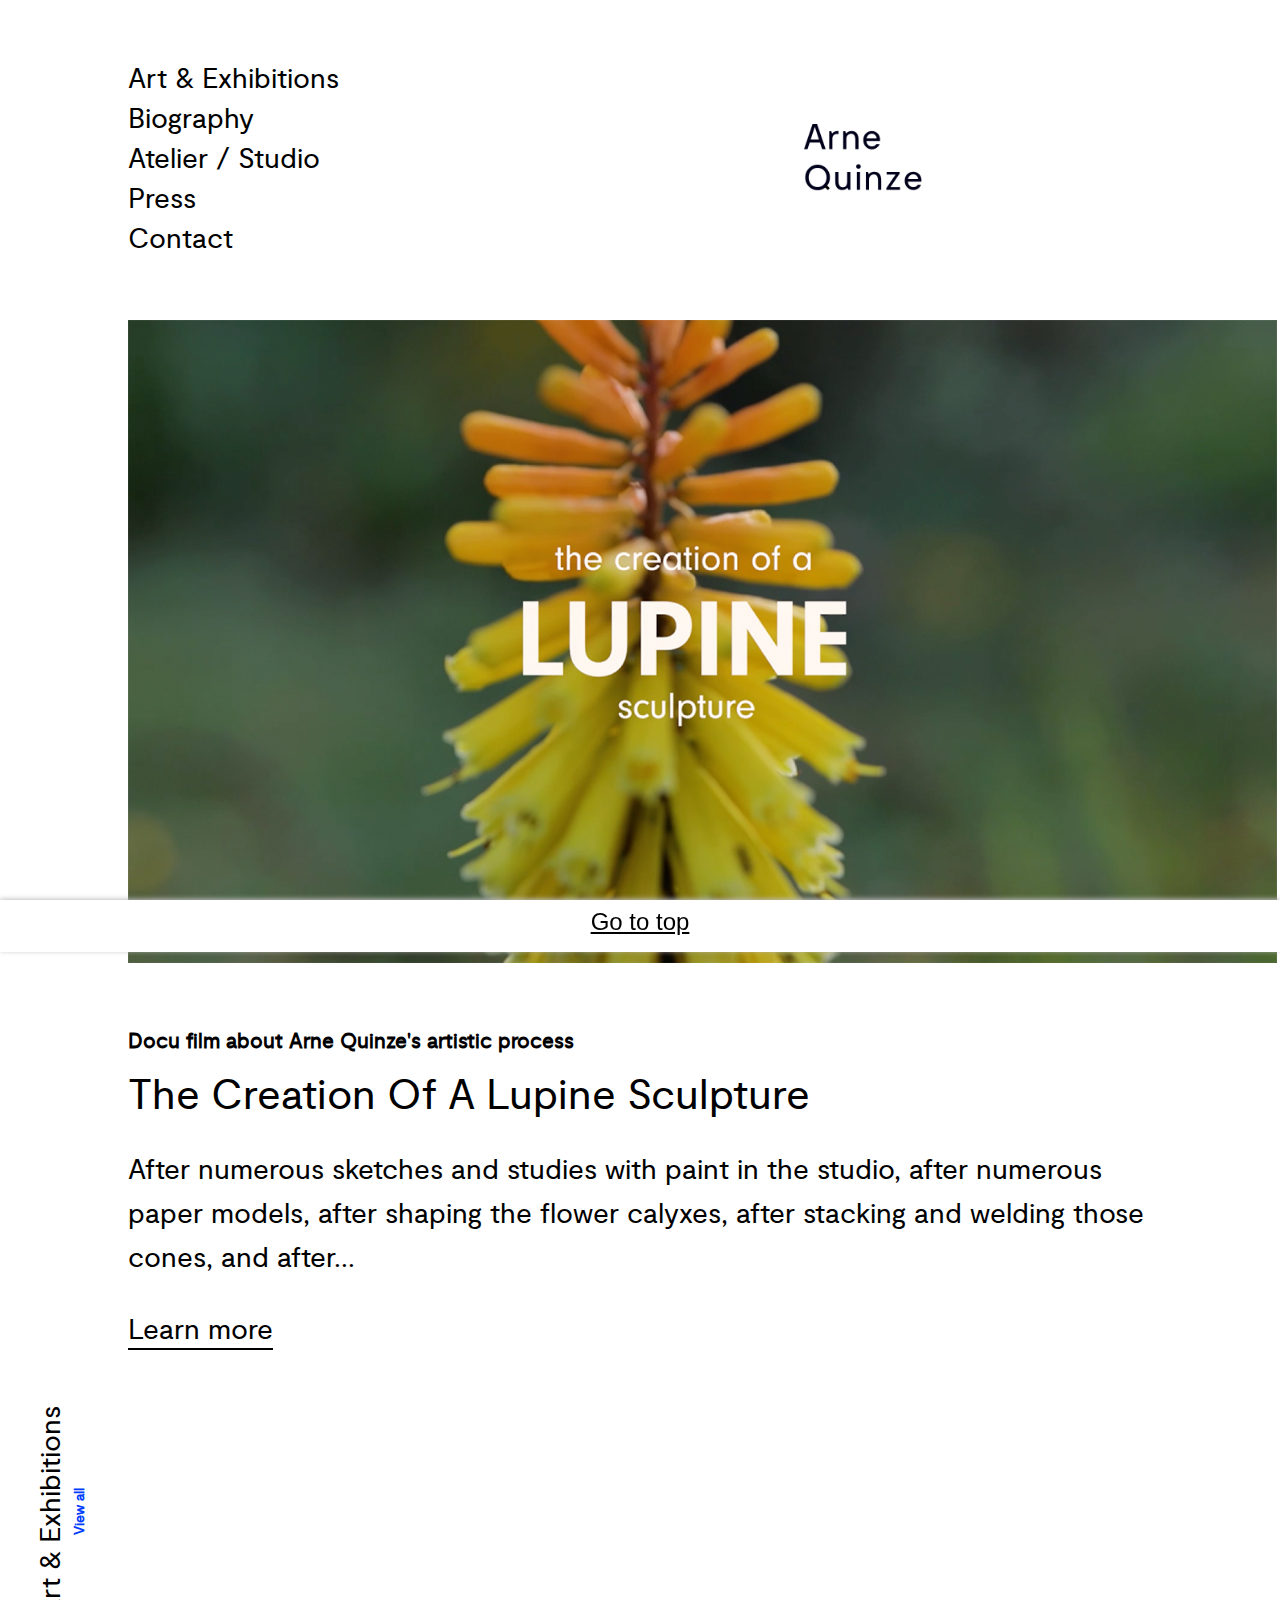
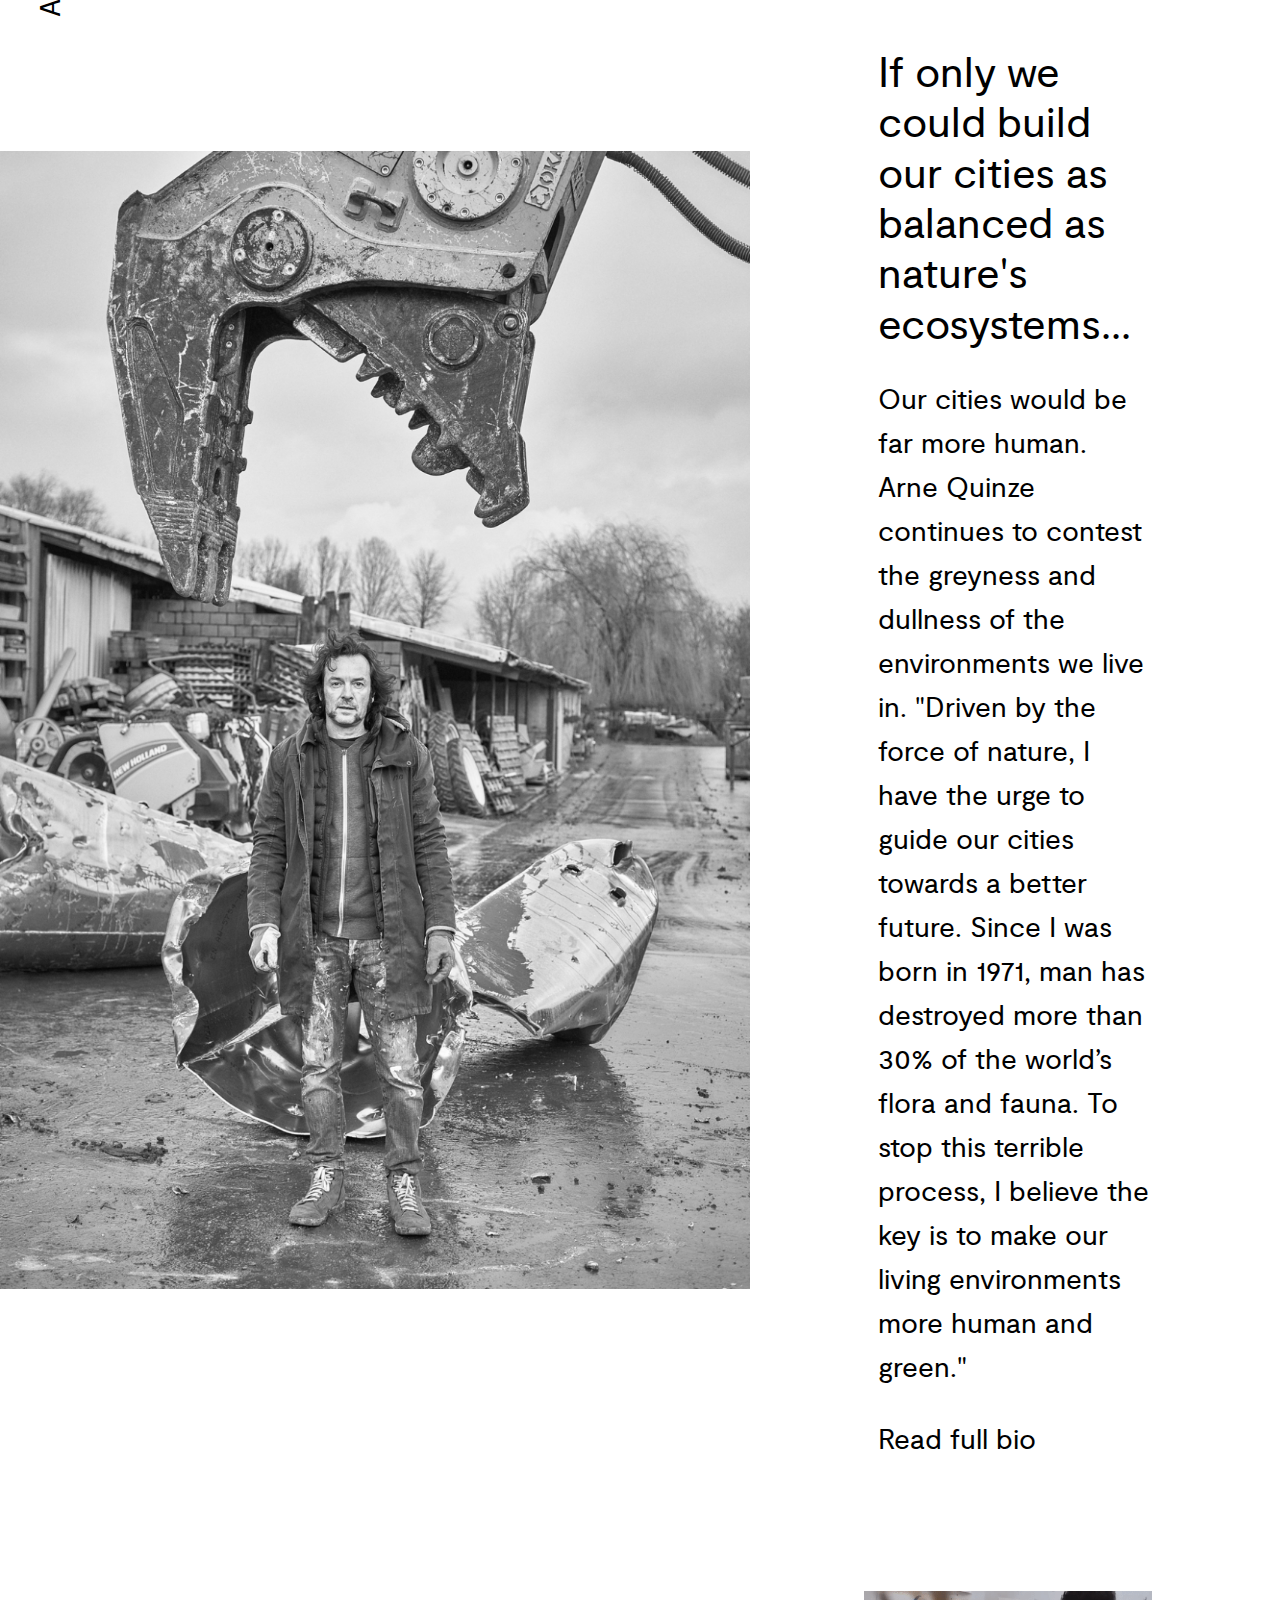
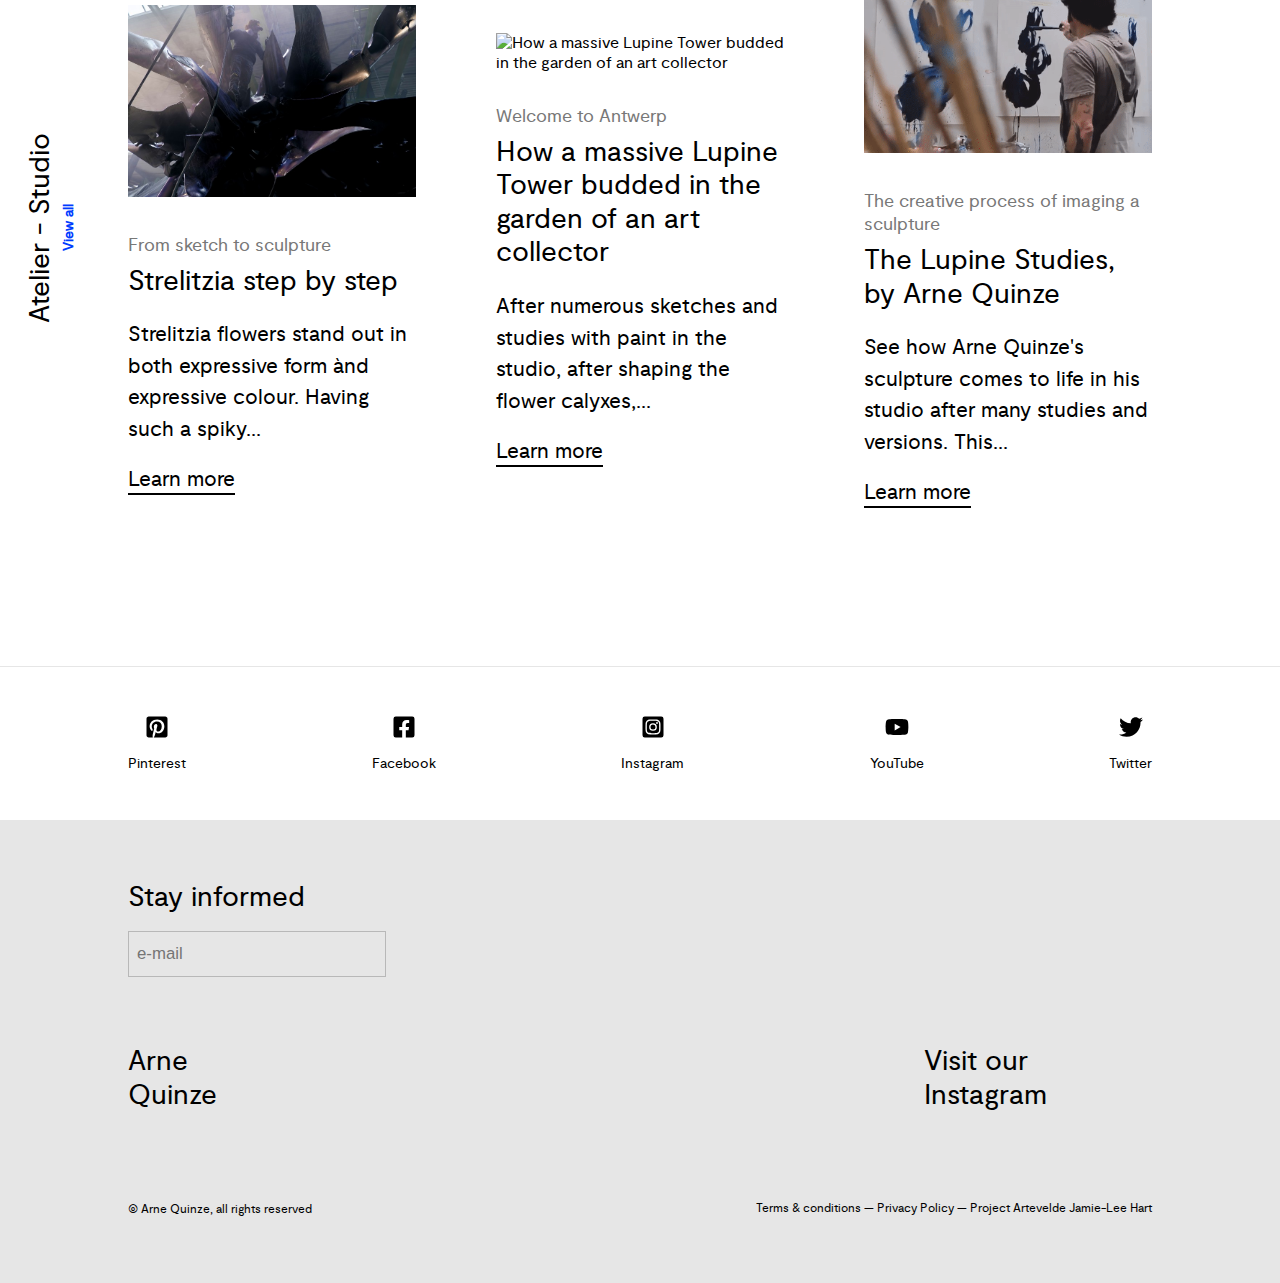
==== commit c1fa8b76: "update" ====
--- a/index.html
+++ b/index.html
@@ -25,6 +25,7 @@
     <link rel="stylesheet" href="static/css/flex-container_homepage.css">
     <link rel="stylesheet" href="static/css/biography_homepage.css">
     <link rel="stylesheet" href="static/css/footer.css">
+    <link rel="stylesheet" href="static/css/scroll_to_top.css">
 
 </head>
 <body>
@@ -257,8 +258,13 @@
 
     </footer>
 
+    <button class="btn__to-top">
+        Go to top
+    </button>
 
     <script src="static/js/service.js"></script>
     <script src="static/js/main.js"></script>
+    <script src="static/js/scroll_to_top.js"></script>
+    
 </body>
 </html>--- a/static/css/scroll_to_top.css
+++ b/static/css/scroll_to_top.css
@@ -0,0 +1,31 @@
+.btn__to-top {
+  transform: translateY(100%);
+  border-top: 2px solid gray;
+  border: none;
+  background: white;
+  box-shadow: 0px -1px 5px rgb(191, 191, 191);
+  position: fixed;
+  bottom: 0;
+  right: 0;
+  width: 100%;
+  padding-top: 0.5rem;
+  padding-bottom: 1rem;
+  font-size: 1.5rem;
+  text-decoration: underline;
+  cursor: pointer;
+  transition: all 0.4s cubic-bezier(.29, 1, 1, -0.68);
+  /*time, progression, time, progression*/
+}
+
+.btn__to-top:hover {
+  color: #003cff;
+}
+
+.btn__to-top:focus {
+  outline: none;
+}
+
+.btn__to-top--active {
+  transform: translateY(0);
+  transition: all 0.6s cubic-bezier(.47,1.8,.11,.8);
+}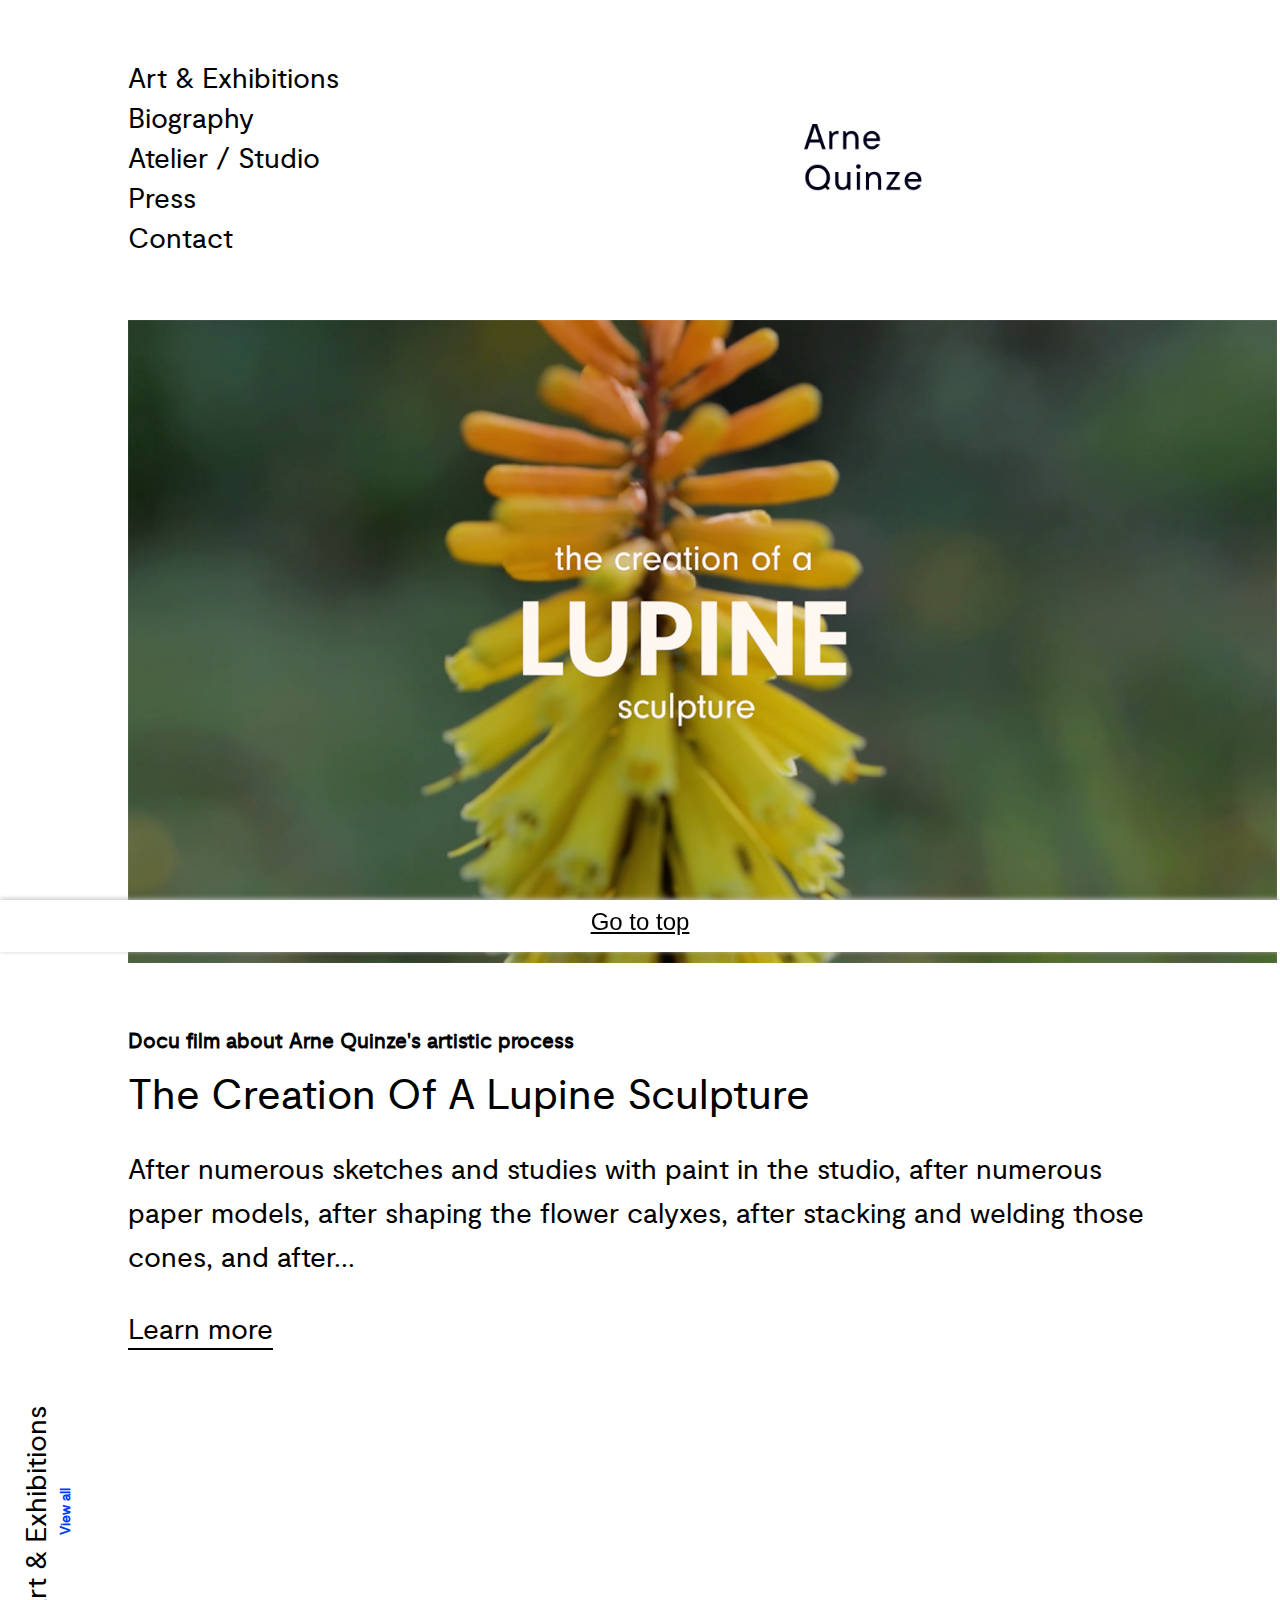
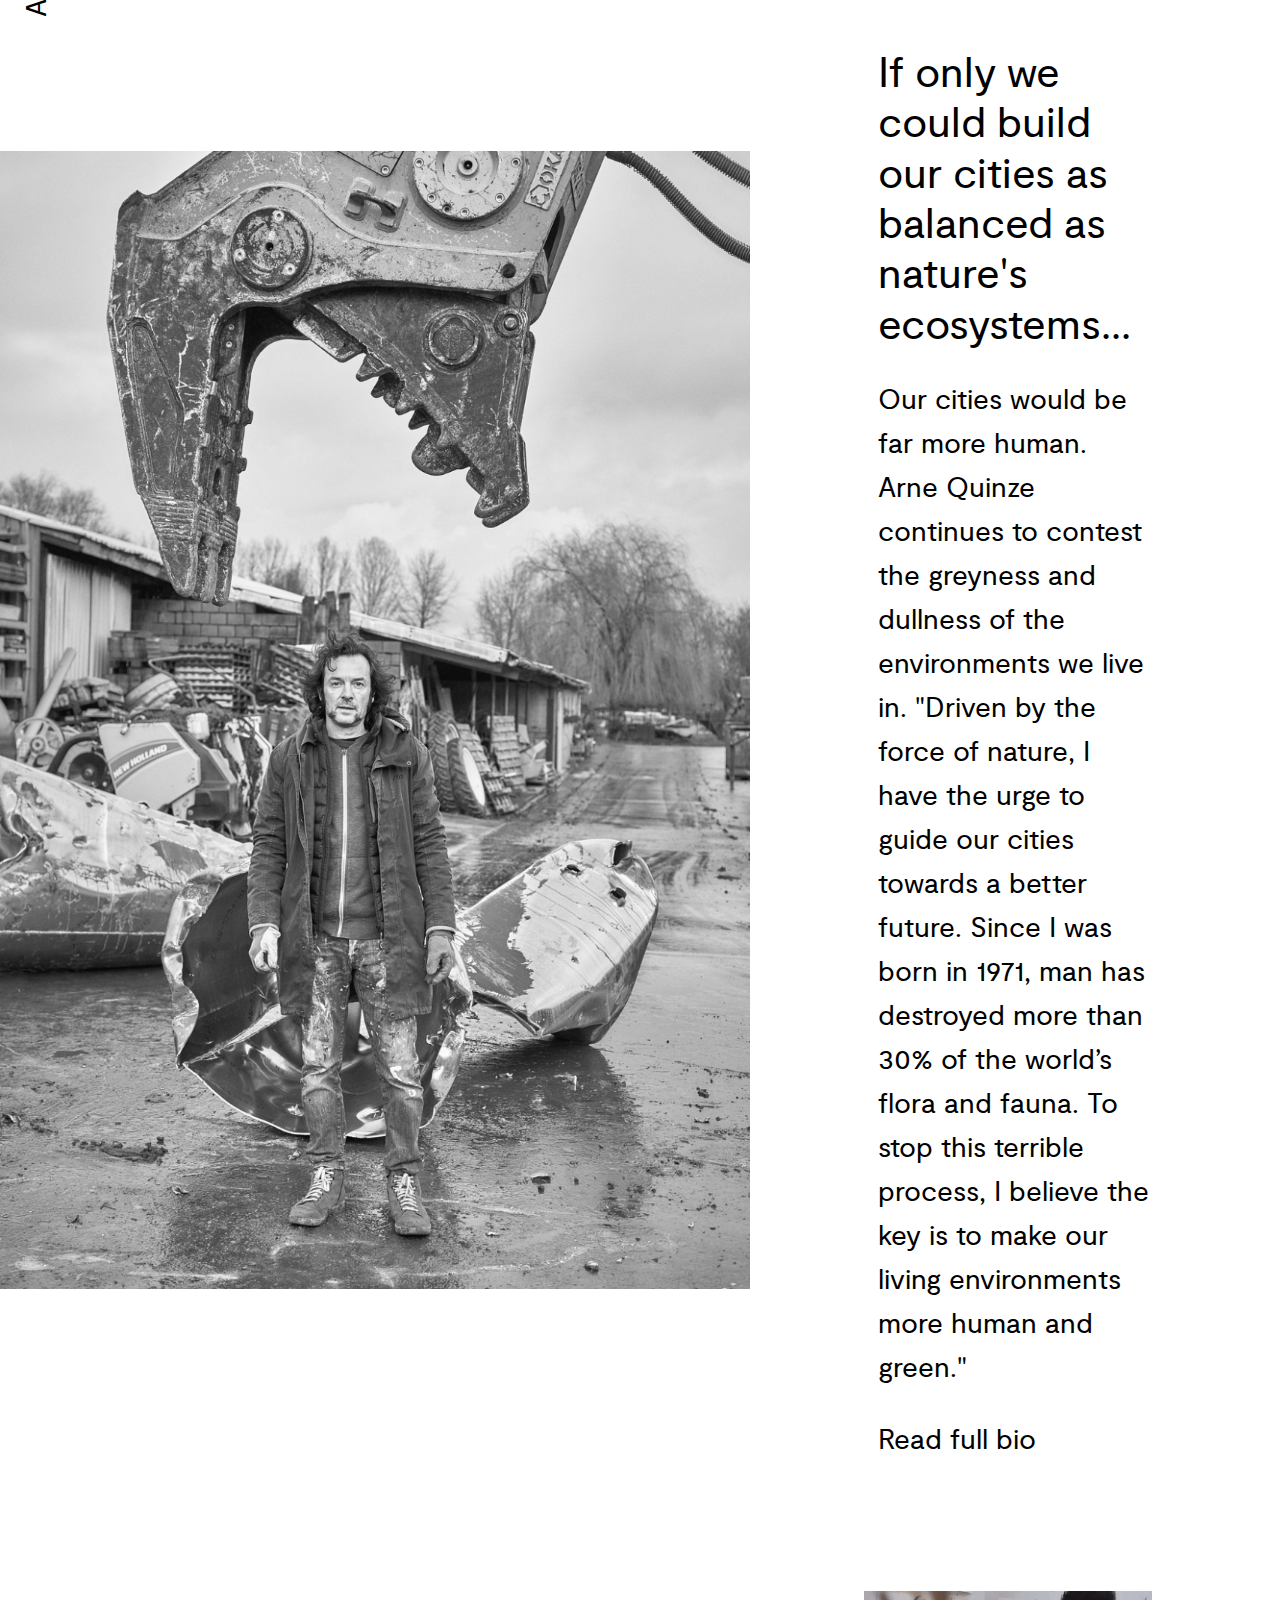
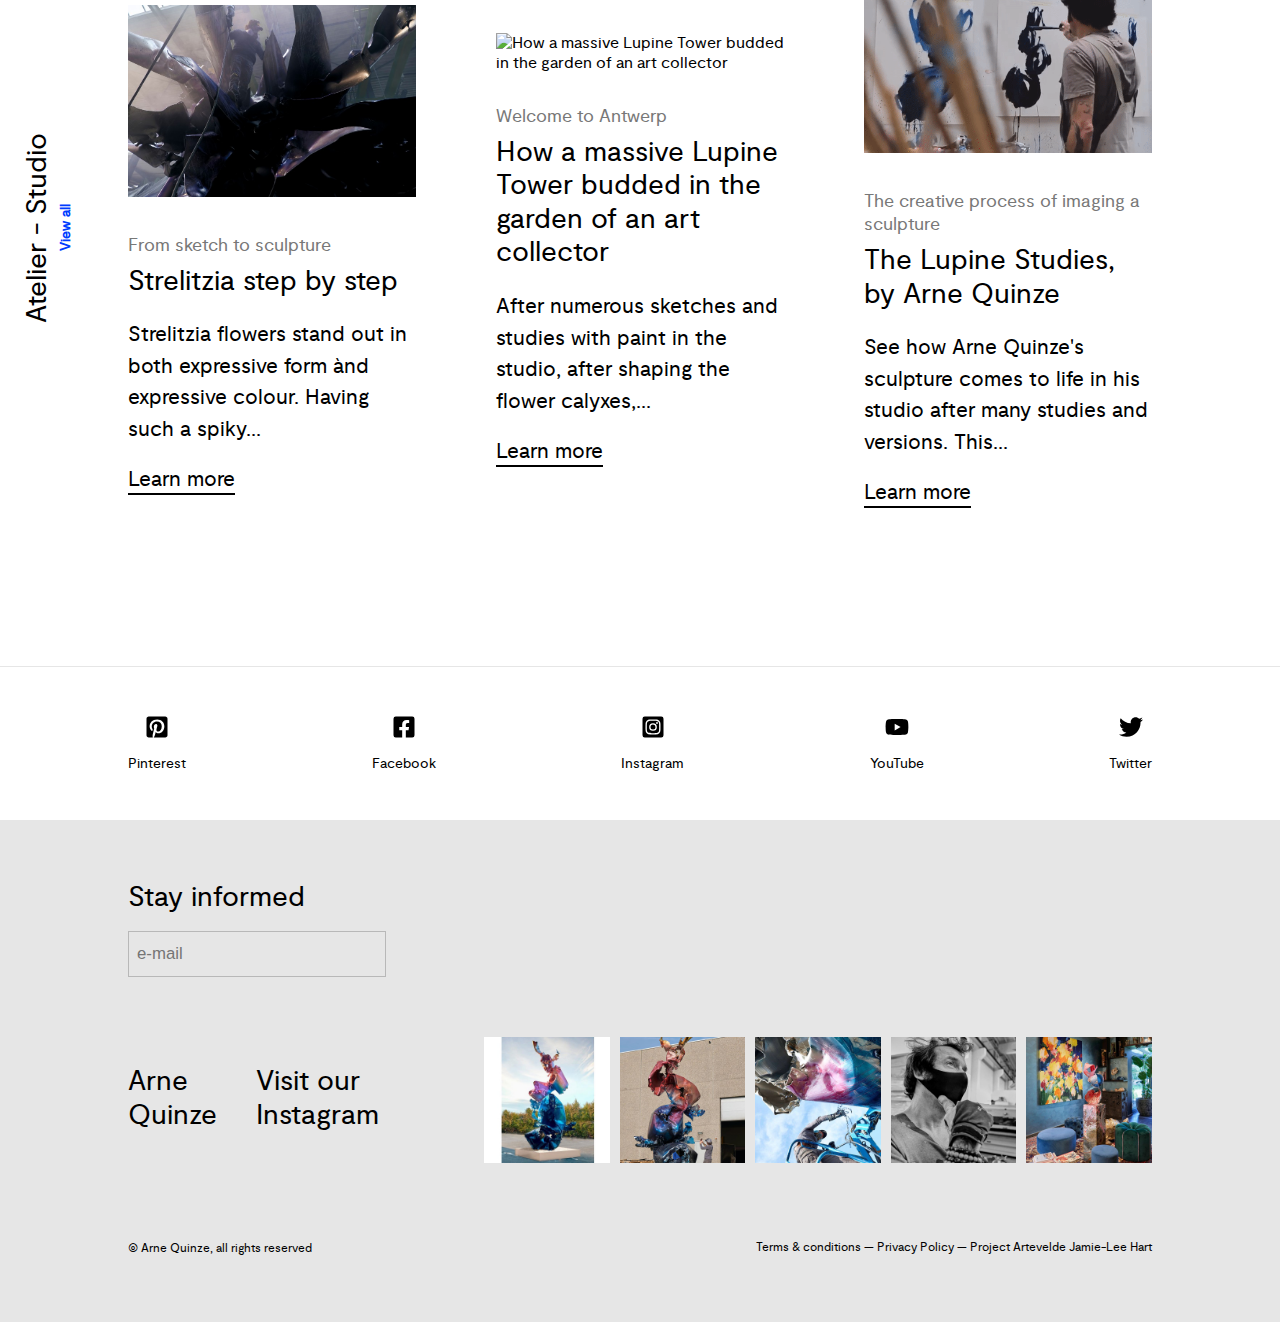
==== commit 287534f2: "update" ====
--- a/index.html
+++ b/index.html
@@ -22,7 +22,7 @@
     <link rel="stylesheet" href="static/css/elements.css">
     <link rel="stylesheet" href="static/css/header.css">
     <link rel="stylesheet" href="static/css/homepage_hero.css">
-    <link rel="stylesheet" href="static/css/flex-container_homepage.css">
+    <link rel="stylesheet" href="static/css/flex-container_cards.css">
     <link rel="stylesheet" href="static/css/biography_homepage.css">
     <link rel="stylesheet" href="static/css/footer.css">
     <link rel="stylesheet" href="static/css/scroll_to_top.css">
@@ -38,10 +38,10 @@
                 <a href="biography.html" class="nav__list-item__link">Biography</a>
             </li>
             <li class="nav__list-item">
-                <a href="./atelier-studio/index.html" class="nav__list-item__link">Atelier / Studio</a>
-            </li>
-            <li class="nav__list-item">
-                <a href="#" class="nav__list-item__link">Press</a>
+                <a href="atelier-studio/index.html" class="nav__list-item__link">Atelier / Studio</a>
+            </li>
+            <li class="nav__list-item">
+                <a href="press/index.html" class="nav__list-item__link">Press</a>
             </li>
             <li class="nav__list-item">
                 <a href="contact.html" class="nav__list-item__link">Contact</a>
@@ -71,13 +71,13 @@
             </div>
         </section>
     
-        <section class="flex-container__homepage h-layout">
-            <div class="flex-container__homepage__title__container">
-                <h1 class="flex-container__homepage__title">Art & Exhibitions</h1>
-                <a class="flex-container__homepage__link" href="#">View all</a>
-            </div>
-    
-           <ul class="art flex-container__homepage__list">
+        <section class="flex-container__cards h-layout">
+            <div class="flex-container__cards__title__container">
+                <h1 class="flex-container__cards__title">Art & Exhibitions</h1>
+                <a class="flex-container__cards__link" href="#">View all</a>
+            </div>
+    
+           <ul class="art flex-container__cards__list">
                  <!--
                 <li class="flex-container__homepage__list-item">
                     <img loading="lazy" class="flex-container__homepage__img" src="static/media/tijdelijk.jpg" alt="tijdelijk">
@@ -118,13 +118,13 @@
             </div>
         </section>
     
-        <section class="flex-container__homepage h-layout">
-            <div class="flex-container__homepage__title__container">
-                <h1 class="flex-container__homepage__title">Atelier - Studio</h1>
-                <a class="flex-container__homepage__link" href="#">View all</a>
-            </div>
-    
-            <ul class="atelier__homepage flex-container__homepage__list">
+        <section class="flex-container__cards h-layout">
+            <div class="flex-container__cards__title__container">
+                <h1 class="flex-container__cards__title">Atelier - Studio</h1>
+                <a class="flex-container__cards__link" href="#">View all</a>
+            </div>
+    
+            <ul class="atelier__cards flex-container__cards__list">
                 <!--
                 <li class="flex-container__homepage__list-item">
                     <img loading="lazy" class="flex-container__homepage__img" src="static/media/atelier_1.jpg" alt="tijdelijk">
--- a/static/css/flex-container_cards.css
+++ b/static/css/flex-container_cards.css
@@ -0,0 +1,102 @@
+.flex-container__cards {
+  margin-top: 8rem;
+}
+
+@media (min-width: 64rem) {
+  .flex-container__cards {
+    position: relative;
+  }
+}
+
+.flex-container__cards__title__container {
+  margin-bottom: 2.5rem;
+}
+
+.flex-container__cards__title--detail-atelier {
+  margin-bottom: 3rem;
+  text-align: center;
+}
+
+@media (min-width: 64rem) {
+  .flex-container__cards__title__container {
+    position: absolute;
+    top: 40%;
+    left: -4rem;
+    transform: rotate(270deg);
+    text-align: center;
+    width: 13.5rem;
+  }
+}
+
+.flex-container__cards__title {
+  font-size: 1.75rem;
+}
+
+.flex-container__cards__link {
+  color: #003cff;
+  font-size: 0.9rem;
+  font-weight: bold;
+  transition: all 0.2s ease;
+}
+
+.flex-container__cards__link:hover {
+  border-bottom: 1px solid #003cff;
+}
+
+@media (min-width: 48rem) {
+  .flex-container__cards__list {
+    display: flex;
+    justify-content: space-between;
+    align-items: center;
+    margin: 0 -1rem;
+    flex-wrap: wrap;
+  } 
+}
+
+.flex-container__cards__list-item {
+  margin-bottom: 4rem;
+}
+
+@media (min-width: 48rem) {
+  .flex-container__cards__list-item {
+   max-width: calc(100% - 2rem);
+   width: 10rem;
+   margin: 0 1rem;
+   flex-grow: 1;
+  }
+
+  .flex-container__cards__list-item:nth-child(2) {
+    margin: 0 4rem;
+   }
+}
+
+.flex-container__cards__img {
+  width: 100%;
+  margin-bottom: 2rem;
+}
+
+.flex-container__cards__list-item--atelier {
+  margin-bottom: 4rem;
+}
+
+@media (min-width: 48rem) {
+  .flex-container__cards__list-item--atelier {
+    width: 25%;
+  }
+
+  .flex-container__cards__list-item--atelier:nth-child(3n+2) {
+    margin: 4rem;
+    margin-bottom: 4rem;
+   }
+}
+
+.flex-container__cards__list-item__link {
+  border-bottom: 2px solid black;
+  font-weight: normal;
+  font-size: 1.3125rem;
+}
+
+.flex-container__cards__list-item__link:hover {
+  color: #003cff;
+  border-bottom: 2px solid #003cff;
+}